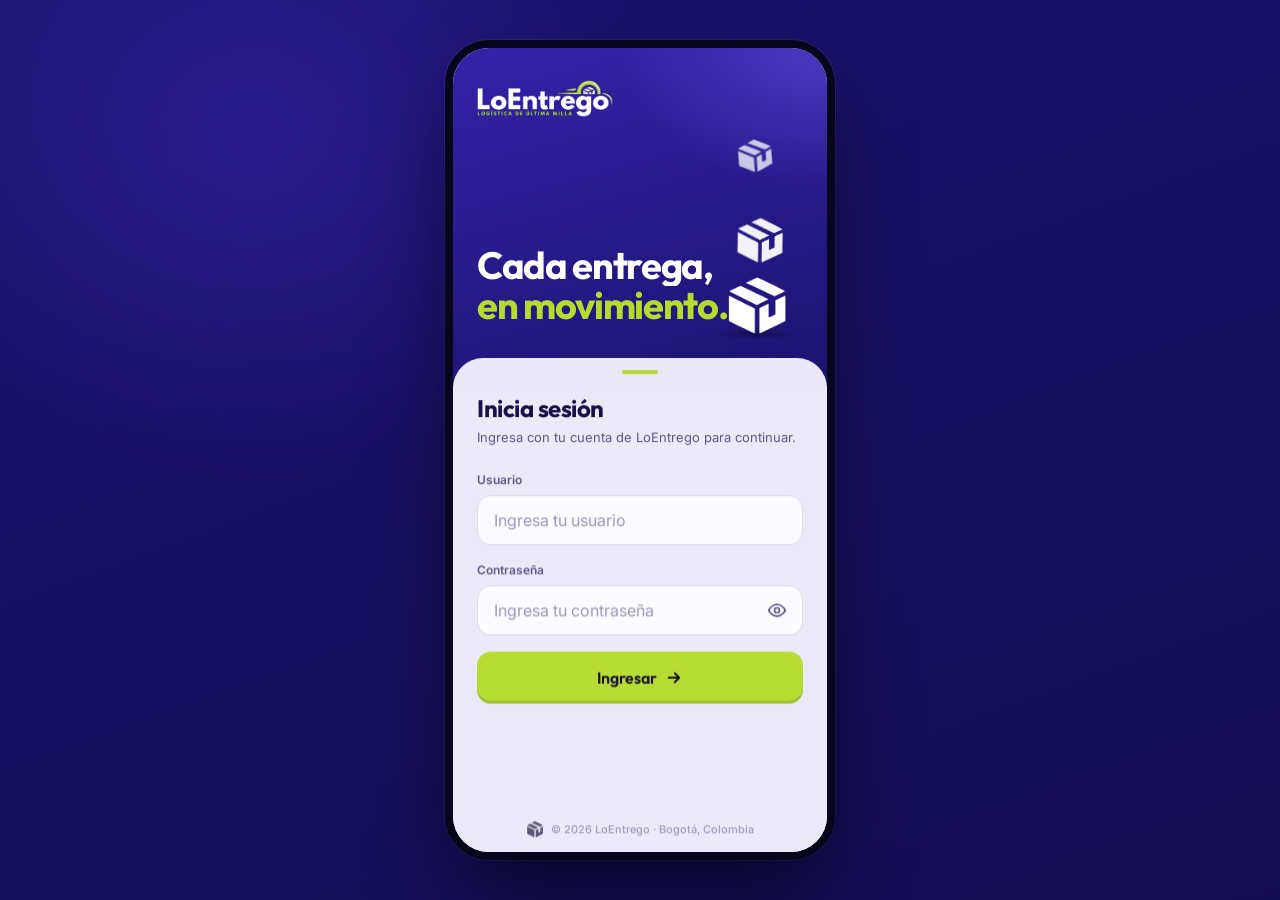
==== index.html @ a16e4847 "Repartidor con todos sus pedidos y ajustes visuales - Repartidor: sin "siguiente parada" recomendada" ====
<!DOCTYPE html>
<html lang="es">
<head>
<meta charset="UTF-8">
<meta name="viewport" content="width=device-width, initial-scale=1.0, viewport-fit=cover">
<meta name="theme-color" content="#3422A8">
<title>LoEntrego — App de Logística</title>
<link rel="preconnect" href="https://fonts.googleapis.com">
<link rel="preconnect" href="https://fonts.gstatic.com" crossorigin>
<link href="https://fonts.googleapis.com/css2?family=Outfit:wght@500;600;700;800&family=Inter:wght@400;500;600;700&display=swap" rel="stylesheet">
<link rel="stylesheet" href="Styles/Styles-base.css?v=20261122l">
<link rel="stylesheet" href="Styles/Styles-index.css?v=20261122l">
<link rel="icon" href="img/icons/icon-192.png">
<link rel="manifest" href="manifest.webmanifest">
<link rel="apple-touch-icon" href="img/icons/apple-touch-icon.png">
<meta name="mobile-web-app-capable" content="yes">
<meta name="apple-mobile-web-app-capable" content="yes">
<meta name="apple-mobile-web-app-status-bar-style" content="black-translucent">
<meta name="apple-mobile-web-app-title" content="LoEntrego">
<script src="Scripts/Scripts-theme.js?v=20261122l"></script>
</head>
<body>

<main class="device login">

  <!-- ============ ZONA DE MARCA ============ -->
  <section class="brand-zone login-hero" aria-labelledby="login-title">
    <div class="stack-art" aria-hidden="true">
      <span class="stack-shadow"></span>
      <span class="speed-line" style="width:26px"></span>
      <span class="speed-line" style="width:16px"></span>
      <span class="speed-line" style="width:20px"></span>
      <span class="stack-box isotipo b1"></span>
      <span class="stack-box isotipo b2"></span>
      <span class="stack-box isotipo b3"></span>
    </div>

    <img class="login-logo" src="img/LoEntrego2026-wordmark.png" alt="LoEntrego — Logística de última milla" width="1383" height="374">

    <div class="login-copy">
      <h1 id="login-title">Cada entrega,<br><span class="text-accent">en movimiento.</span></h1>
    </div>
  </section>

  <!-- ============ PANEL DE ACCESO ============ -->
  <section class="login-panel" aria-labelledby="login-form-title">
    <div class="login-panel-head">
      <h2 id="login-form-title">Inicia sesión</h2>
      <p>Ingresa con tu cuenta de LoEntrego para continuar.</p>
    </div>

    <form class="login-form" id="login-form" novalidate>

      <div class="field">
        <label class="field-label" for="usuario">Usuario</label>
        <input class="field-input" type="text" id="usuario" name="usuario" placeholder="Ingresa tu usuario" autocomplete="username" autocapitalize="none" spellcheck="false">
      </div>

      <div class="field">
        <label class="field-label" for="password">Contraseña</label>
        <div class="password-wrap">
          <input class="field-input" type="password" id="password" name="password" placeholder="Ingresa tu contraseña" autocomplete="current-password">
          <button type="button" class="toggle-password" id="toggle-password" data-action="toggle-password" aria-label="Mostrar contraseña" aria-pressed="false">
            <svg class="icon-eye" viewBox="0 0 24 24" fill="none" stroke="currentColor" stroke-width="2" stroke-linecap="round" stroke-linejoin="round" aria-hidden="true"><path d="M2 12s3.6-7 10-7 10 7 10 7-3.6 7-10 7S2 12 2 12Z"/><circle cx="12" cy="12" r="3"/></svg>
            <svg class="icon-eye-off" viewBox="0 0 24 24" fill="none" stroke="currentColor" stroke-width="2" stroke-linecap="round" stroke-linejoin="round" aria-hidden="true"><path d="M10.6 5.1A10.8 10.8 0 0 1 12 5c6.4 0 10 7 10 7a17.6 17.6 0 0 1-2.6 3.5M6.6 6.6A17.4 17.4 0 0 0 2 12s3.6 7 10 7a10 10 0 0 0 5.4-1.6"/><path d="M9.9 9.9a3 3 0 0 0 4.2 4.2"/><path d="m2 2 20 20"/></svg>
          </button>
        </div>
      </div>

      <p class="login-error" id="login-error" role="alert" aria-live="assertive"></p>

      <button type="submit" class="btn btn-primary btn-block" id="login-btn">
        <span class="login-btn-text">Ingresar</span>
        <svg class="btn-icon btn-icon-move" viewBox="0 0 24 24" fill="none" stroke="currentColor" stroke-width="2.4" stroke-linecap="round" stroke-linejoin="round" aria-hidden="true"><path d="M5 12h14M13 6l6 6-6 6"/></svg>
      </button>

    </form>

    <footer class="login-foot">
      <span class="isotipo isotipo-xs" aria-hidden="true"></span>
      <span>© 2026 LoEntrego · Bogotá, Colombia</span>
    </footer>
  </section>

</main>

<script src="Scripts/Scripts-index.js?v=20261122l"></script>
<script src="libs/gsap/gsap.min.js"></script>
<script src="libs/gsap/ScrollTrigger.min.js"></script>
<script src="libs/gsap/SplitText.min.js"></script>
<script src="libs/gsap/DrawSVGPlugin.min.js"></script>
<script src="Scripts/Scripts-motion.js?v=20261122l"></script>
<script src="Scripts/Scripts-pwa.js?v=20261122l"></script>
</body>
</html>
---- Styles/Styles-base.css ----
/* =====================================================================
   LoEntrego · AppWeb — Base compartida

   Ecosistema de marca LoEntrego
   ─────────────────────────────
   · MainWeb  → "Vitrina": azul saturado, luces, Poppins.
   · Admin    → "Noche": tinta profunda, paneles planos, Baloo 2 + Inter.
   · AppWeb   → "Día": franja azul de marca + superficie clara de trabajo,
                motivo de ruta punteada, Outfit + Inter.
   Constantes de toda la familia: azul índigo, lima = acción, caja = símbolo.
   ===================================================================== */
:root {
  /* ---- Marca (constantes del ecosistema) ---- */
  --brand-azul: #3422A8;
  --brand-azul-oscuro: #1B1370;
  --brand-azul-profundo: #120C52;
  --brand-lima: #B5DB2E;
  --brand-lima-hover: #C3E64A;
  --brand-lima-ink: #12092E;

  /* ---- Semánticos AppWeb (tema "día") ---- */
  --bg-brand: var(--brand-azul);
  --bg-page: #ECE9F8;
  --bg-surface: #F7F5FD;
  --bg-subtle: #EFECF9;
  --bg-input: #FCFBFF;
  --border-subtle: #DFDAF1;
  --border-strong: #C8C2E6;
  --text-primary: #17104A;
  --text-secondary: #5D5889;
  --text-placeholder: #9C97BF;
  --text-on-brand: #FFFFFF;
  --text-on-brand-2: #CFC8F7;
  --accent: var(--brand-lima);
  --accent-hover: var(--brand-lima-hover);
  --accent-ink: var(--brand-lima-ink);
  --focus-ring: rgba(52, 34, 168, 0.18);
  --danger: #D63A4C;
  --danger-dim: #FDECEE;
  --danger-line: #F6C3CA;
  --move: #2160C4;
  --move-dim: #E2EBFB;
  --toast-bg: #17104A;
  --toast-text: #FFFFFF;
  --chip-bg: #17104A;
  --chip-text: #FFFFFF;
  --hero-glow: rgba(90, 72, 214, 0.65);
  --panel-bg: var(--bg-page);
  --panel-edge: none;
  --hero-from: var(--brand-azul);
  --hero-to: var(--brand-azul-oscuro);

  /* ---- Tipografía ---- */
  --font-display: 'Outfit', system-ui, sans-serif;
  --font-body: 'Inter', system-ui, sans-serif;
  --fs-2xs: 0.6875rem;  /* 11px */
  --fs-xs: 0.75rem;     /* 12px */
  --fs-sm: 0.8125rem;   /* 13px */
  --fs-md: 0.9375rem;   /* 15px */
  --fs-lg: 1.125rem;    /* 18px */
  --fs-xl: clamp(1.375rem, 1.2rem + 0.9vw, 1.5rem);
  --fs-hero: clamp(2rem, 1.6rem + 2vw, 2.375rem);

  /* ---- Espaciado ---- */
  --space-2xs: 0.25rem;
  --space-xs: 0.5rem;
  --space-sm: 0.75rem;
  --space-md: 1rem;
  --space-lg: 1.5rem;
  --space-xl: 2rem;
  --space-2xl: 3rem;

  /* ---- Radios ---- */
  --radius-sm: 10px;
  --radius-md: 14px;
  --radius-lg: 20px;
  --radius-xl: 30px;
  --radius-pill: 999px;

  /* ---- Sombras ---- */
  --shadow-card: 0 1px 2px rgba(23, 16, 74, 0.04), 0 8px 24px -12px rgba(23, 16, 74, 0.18);
  --shadow-raised: 0 20px 40px -18px rgba(23, 16, 74, 0.35);
  --shadow-device: 0 40px 90px -20px rgba(0, 0, 0, 0.65);

  /* ---- Movimiento ---- */
  --ease: cubic-bezier(0.2, 0.8, 0.2, 1);
  --dur-fast: 0.18s;
  --dur-med: 0.32s;
}

/* ---------- Tema oscuro ("Día" de noche): misma marca, superficies profundas ---------- */
:root[data-theme="dark"] {
  --bg-page: #130F3C;
  --bg-surface: #1D1757;
  --bg-subtle: #262064;
  --bg-input: #17124A;
  --border-subtle: rgba(255, 255, 255, 0.10);
  --border-strong: rgba(255, 255, 255, 0.20);
  --text-primary: #ECE9FF;
  --text-secondary: #B3ADE0;
  --text-placeholder: #8580B8;
  --focus-ring: rgba(181, 219, 46, 0.22);
  --danger: #FF7A88;
  --danger-dim: rgba(255, 122, 136, 0.12);
  --danger-line: rgba(255, 122, 136, 0.4);
  --move: #8FD3FF;
  --move-dim: rgba(143, 211, 255, 0.13);
  --toast-bg: #EEEBFF;
  --toast-text: #120C52;
  --chip-bg: var(--brand-lima);
  --chip-text: var(--brand-lima-ink);
  --hero-glow: rgba(120, 100, 255, 0.45);
  --hero-from: #3422A8;   /* azul de marca, vibrante */
  --hero-to: #22188A;
  /* Panel: arranca un tono más claro y se hunde hacia el fondo, con brillo lima muy sutil arriba */
  --panel-bg:
    radial-gradient(55% 70px at 50% 0%, rgba(181, 219, 46, 0.10), transparent 100%),
    linear-gradient(180deg, #211A62 0%, #130F3C 240px);
  --panel-edge: 0 -22px 44px -14px rgba(6, 3, 30, 0.75), inset 0 1px 0 rgba(255, 255, 255, 0.14);
  --shadow-card: 0 1px 0 rgba(255, 255, 255, 0.03) inset, 0 10px 24px -14px rgba(0, 0, 0, 0.7);
  --shadow-raised: 0 20px 40px -18px rgba(0, 0, 0, 0.8);
}
:root[data-theme="dark"] .field-input:focus { border-color: var(--accent); }
/* Paneles que suben sobre la franja de marca */
.login-panel, .app-panel { background: var(--panel-bg); box-shadow: var(--panel-edge); }

/* Mientras arranca la animación de entrada, la app no se muestra a medias */
.anim-pending .device { visibility: hidden; }

/* ---------- Reset ---------- */
*, *::before, *::after { box-sizing: border-box; margin: 0; padding: 0; }
html { -webkit-text-size-adjust: 100%; }
img, svg { display: block; max-width: 100%; }
img { height: auto; }
button, input, textarea { font: inherit; color: inherit; }
button { cursor: pointer; background: none; border: none; }

body {
  transition: background-color var(--dur-med) var(--ease), color var(--dur-med) var(--ease);
  min-height: 100dvh;
  font-family: var(--font-body);
  font-size: var(--fs-md);
  line-height: 1.5;
  color: var(--text-primary);
  background: var(--bg-page);
  -webkit-font-smoothing: antialiased;
}

/* ---------- Contenedor: móvil a pantalla completa, marco en escritorio ---------- */
.device {
  position: relative;
  width: 100%;
  min-height: 100dvh;
  overflow: hidden;
  overflow: clip;
  isolation: isolate;
  background: var(--bg-page);
}

@media (min-width: 560px) and (min-height: 700px) {
  body {
    display: grid;
    place-items: center;
    padding: var(--space-xl) var(--space-md);
    background:
      radial-gradient(45% 55% at 20% 15%, rgba(52, 34, 168, 0.55), transparent 70%),
      linear-gradient(160deg, var(--brand-azul-oscuro), var(--brand-azul-profundo));
  }
  .device {
    width: 390px;
    height: min(820px, calc(100dvh - 4rem));
    min-height: 0;
    border-radius: 44px;
    border: 8px solid #07051C;
    box-shadow: var(--shadow-device), 0 0 0 1px rgba(255, 255, 255, 0.06);
  }
}

/* ---------- Zona de marca (franja azul) ---------- */
.brand-zone {
  position: relative;
  color: var(--text-on-brand);
  background:
    radial-gradient(80% 60% at 100% 0%, var(--hero-glow), transparent 70%),
    linear-gradient(165deg, var(--hero-from) 0%, var(--hero-to) 100%);
  isolation: isolate;
}
/* ---------- Pila de cajas: animación de marca en la franja ----------
   La caja de arriba sale "despachada" y una nueva cae sobre la pila
   (la mueve Scripts-motion.js). Sin JS se ve una pila quieta. */
.stack-art {
  position: absolute;
  right: max(var(--space-lg), calc((100% - 440px) / 2));
  bottom: calc(28px + var(--space-lg));
  z-index: 0;
  width: 92px;
  height: 128px;
  pointer-events: none;
}
.stack-art .stack-shadow {
  position: absolute;
  left: 50%;
  bottom: -6px;
  width: 84px;
  height: 12px;
  translate: -50% 0;
  border-radius: 50%;
  background: radial-gradient(closest-side, rgba(6, 3, 30, 0.45), transparent);
}
.stack-art .stack-box {
  position: absolute;
  left: 50%;
  background-color: #fff;
  filter: drop-shadow(0 6px 10px rgba(6, 3, 30, 0.28));
}
.stack-art .b1 { bottom: 0;    width: 58px; margin-left: -29px; }
.stack-art .b2 { bottom: 54px; width: 46px; margin-left: -20px; }
.stack-art .b3 { bottom: 97px; width: 34px; margin-left: -19px; }
.stack-art .speed-line {
  position: absolute;
  height: 3px;
  border-radius: 3px;
  background: var(--accent);
  opacity: 0;
}

/* ---------- Utilidades ---------- */
.text-accent { color: var(--accent); }
.visually-hidden {
  position: absolute !important;
  width: 1px; height: 1px;
  overflow: hidden; clip: rect(0 0 0 0);
  white-space: nowrap;
}

/* ---------- Campos ---------- */
.field { display: flex; flex-direction: column; gap: 6px; }
.field-label {
  font-size: var(--fs-xs);
  font-weight: 600;
  color: var(--text-secondary);
}
.field-input {
  width: 100%;
  min-height: 50px;
  padding: 0 var(--space-md);
  background: var(--bg-input);
  border: 1.5px solid var(--border-subtle);
  border-radius: var(--radius-md);
  font-family: var(--font-body);
  font-size: 1rem;
  font-weight: 500;
  color: var(--text-primary);
  outline: none;
  transition: border-color var(--dur-fast) var(--ease),
              background var(--dur-fast) var(--ease),
              box-shadow var(--dur-fast) var(--ease);
}
textarea.field-input { padding: var(--space-sm) var(--space-md); min-height: 84px; resize: vertical; line-height: 1.45; }
.field-input::placeholder { color: var(--text-placeholder); font-weight: 400; }
.field-input:hover { border-color: var(--border-strong); }
.field-input:focus {
  border-color: var(--brand-azul);
  background: var(--bg-surface);
  box-shadow: 0 0 0 4px var(--focus-ring);
}
.field[data-state="error"] .field-input { border-color: var(--danger); background: var(--bg-surface); }
.field[data-state="error"] .field-input:focus { box-shadow: 0 0 0 4px var(--danger-dim); }
.field-hint { font-size: var(--fs-2xs); font-weight: 600; color: var(--danger); }
.field-hint:empty { display: none; }

/* ---------- Botones ---------- */
.btn {
  display: inline-flex;
  align-items: center;
  justify-content: center;
  gap: var(--space-xs);
  min-height: 52px;
  padding: 0 var(--space-lg);
  border-radius: var(--radius-md);
  font-family: var(--font-display);
  font-size: 1rem;
  font-weight: 600;
  letter-spacing: 0.005em;
  transition: transform var(--dur-fast) var(--ease),
              background var(--dur-fast) var(--ease),
              box-shadow var(--dur-fast) var(--ease),
              border-color var(--dur-fast) var(--ease),
              opacity var(--dur-fast) var(--ease);
}
.btn-block { width: 100%; }
.btn-primary {
  background: var(--accent);
  color: var(--accent-ink);
  box-shadow: inset 0 -3px 0 rgba(18, 9, 46, 0.14);
}
.btn-primary:hover { background: var(--accent-hover); transform: translateY(-2px); box-shadow: inset 0 -3px 0 rgba(18, 9, 46, 0.14), 0 12px 22px -10px rgba(141, 176, 28, 0.8); }
.btn-primary:active { transform: translateY(0) scale(0.985); }
.btn-ghost { border: 1.5px solid var(--border-strong); color: var(--text-primary); background: var(--bg-surface); }
.btn-ghost:hover { border-color: var(--text-primary); }
.btn-danger { border: 1.5px solid var(--danger-line); color: var(--danger); background: var(--danger-dim); }
.btn-danger:hover { border-color: var(--danger); }
.btn[disabled], .btn[aria-busy="true"] { opacity: 0.7; pointer-events: none; }
.btn .btn-icon { width: 18px; height: 18px; flex-shrink: 0; transition: transform var(--dur-fast) var(--ease); }
.btn-primary:hover .btn-icon-move { transform: translateX(3px); }

.spinner {
  width: 18px; height: 18px;
  border-radius: 50%;
  border: 2.5px solid currentColor;
  border-right-color: transparent;
  animation: spin 0.7s linear infinite;
}
@keyframes spin { to { transform: rotate(360deg); } }

.icon-btn {
  display: grid;
  place-items: center;
  width: 40px;
  height: 40px;
  border-radius: 50%;
  background: var(--bg-subtle);
  border: 1px solid var(--border-subtle);
  color: var(--text-primary);
  transition: background var(--dur-fast) var(--ease), border-color var(--dur-fast) var(--ease), transform var(--dur-fast) var(--ease);
}
.icon-btn:hover { border-color: var(--border-strong); background: var(--bg-surface); }
.icon-btn:active { transform: scale(0.94); }
.icon-btn svg { width: 18px; height: 18px; }

/* Foco accesible y visible */
:where(a, button, input, textarea, [tabindex]):focus-visible {
  outline: 2.5px solid var(--brand-azul);
  outline-offset: 2px;
}
.brand-zone :where(a, button):focus-visible { outline-color: var(--accent); }
.field-input:focus-visible { outline: none; }

/* ---------- Toast ---------- */
.toast-region {
  position: absolute;
  left: var(--space-md);
  right: var(--space-md);
  bottom: var(--space-lg);
  z-index: 400;
  display: flex;
  flex-direction: column;
  align-items: center;
  gap: var(--space-xs);
  pointer-events: none;
}
.toast {
  display: flex;
  align-items: center;
  gap: var(--space-xs);
  max-width: 100%;
  padding: 12px 18px 12px 14px;
  border-radius: var(--radius-pill);
  background: var(--toast-bg);
  color: var(--toast-text);
  font-size: var(--fs-sm);
  font-weight: 600;
  box-shadow: 0 16px 32px -12px rgba(23, 16, 74, 0.6);
  animation: toast-in var(--dur-med) var(--ease);
}
.toast::before {
  content: '';
  flex-shrink: 0;
  width: 8px; height: 8px;
  border-radius: 50%;
  background: var(--accent);
}
.toast[data-type="error"]::before { background: #FF6B7A; }
.toast[data-leaving] { animation: toast-out var(--dur-fast) var(--ease) forwards; }
@keyframes toast-in { from { opacity: 0; transform: translateY(12px) scale(0.96); } }
@keyframes toast-out { to { opacity: 0; transform: translateY(8px); } }

@keyframes shake {
  0%, 100% { transform: translateX(0); }
  20% { transform: translateX(-8px); }
  40% { transform: translateX(8px); }
  60% { transform: translateX(-5px); }
  80% { transform: translateX(5px); }
}
.shake { animation: shake 0.4s; }

@media (prefers-reduced-motion: reduce) {
  *, *::before, *::after { animation-duration: 0.01ms !important; animation-iteration-count: 1 !important; transition-duration: 0.01ms !important; }
}

/* ---------- Isotipo (la caja): sin fondo, toma el color del tema ---------- */
:root { --isotipo-color: #12092E; }                 /* sobre claro: versión negra */
:root[data-theme="dark"] { --isotipo-color: #FFFFFF; } /* sobre oscuro: versión blanca */
.brand-zone { --isotipo-color: #FFFFFF; }           /* la franja azul siempre lleva blanco */
.isotipo {
  display: inline-block;
  flex-shrink: 0;
  width: 28px;
  aspect-ratio: 553 / 544;
  background-color: var(--isotipo-color);
  -webkit-mask: url("../img/isotipo.png") center / contain no-repeat;
          mask: url("../img/isotipo.png") center / contain no-repeat;
}
.isotipo-xs { width: 16px; }
.is-animating *, .is-animating *::before, .is-animating *::after { transition: none !important; }
---- Styles/Styles-index.css ----
/* =====================================================================
   LoEntrego · AppWeb — Inicio de sesión
   Requiere Styles-base.css
   ===================================================================== */

.login {
  display: flex;
  flex-direction: column;
  background: var(--bg-page);
}

/* ---------- Zona de marca ---------- */
.login-hero {
  display: flex;
  flex-direction: column;
  justify-content: space-between;
  gap: var(--space-xl);
  min-height: 42%;
  padding: var(--space-xl) var(--space-lg) calc(var(--space-xl) + 28px);
}

.login-logo {
  width: 136px;
  height: auto;
}

.login-copy h1 {
  font-family: var(--font-display);
  font-size: var(--fs-hero);
  font-weight: 700;
  line-height: 1.05;
  letter-spacing: -0.035em;
}

/* ---------- Panel claro ---------- */
.login-panel {
  position: relative;
  flex: 1;
  display: flex;
  flex-direction: column;
  gap: var(--space-lg);
  margin-top: -28px;
  padding: var(--space-xl) var(--space-lg) var(--space-md);
  border-radius: var(--radius-xl) var(--radius-xl) 0 0;
}
.login-panel::before {
  /* Pestaña lima: el "punto de entrega" de la ruta */
  content: '';
  position: absolute;
  top: 12px;
  left: 50%;
  width: 36px;
  height: 4px;
  translate: -50% 0;
  border-radius: 4px;
  background: var(--accent);
}

.login-panel-head h2 {
  font-family: var(--font-display);
  font-size: var(--fs-xl);
  font-weight: 700;
  letter-spacing: -0.02em;
}
.login-panel-head p { margin-top: 2px; font-size: var(--fs-sm); color: var(--text-secondary); }

.login-form {
  display: flex;
  flex-direction: column;
  gap: var(--space-md);
}

.password-wrap { position: relative; }
.password-wrap .field-input { padding-right: 52px; }

.toggle-password {
  position: absolute;
  top: 50%;
  right: 6px;
  translate: 0 -50%;
  display: grid;
  place-items: center;
  width: 40px;
  height: 40px;
  border-radius: var(--radius-sm);
  color: var(--text-secondary);
  transition: color var(--dur-fast) var(--ease), background var(--dur-fast) var(--ease);
}
.toggle-password:hover { color: var(--text-primary); background: var(--border-subtle); }
.toggle-password svg { width: 20px; height: 20px; }
.toggle-password .icon-eye-off { display: none; }
.toggle-password[aria-pressed="true"] .icon-eye { display: none; }
.toggle-password[aria-pressed="true"] .icon-eye-off { display: block; }

.login-error {
  padding: 10px 12px;
  border-radius: var(--radius-sm);
  background: var(--danger-dim);
  font-size: var(--fs-sm);
  font-weight: 600;
  color: var(--danger);
  text-align: center;
}
.login-error:empty { display: none; }

.login-foot {
  display: flex;
  align-items: center;
  justify-content: center;
  gap: 8px;
  margin-top: auto;
  font-size: var(--fs-2xs);
  font-weight: 500;
  color: var(--text-placeholder);
}
.login-foot .isotipo { opacity: 0.7; }


/* ============ RESPONSIVE: contenido centrado en pantallas anchas ============ */
.login-hero,
.login-panel {
  padding-left: max(var(--space-lg), calc((100% - 440px) / 2));
  padding-right: max(var(--space-lg), calc((100% - 440px) / 2));
}

/* Pantallas muy bajitas (celular horizontal): franja más compacta */
@media (max-height: 520px) {
  .login-hero { min-height: 0; gap: var(--space-md); padding-top: var(--space-lg); }
}

/* Celulares angostos: pila de cajas más pequeña para no tocar el título */
@media (max-width: 380px) {
  .stack-art { top: var(--space-md); bottom: auto; transform: scale(0.55); transform-origin: 100% 0; }
}
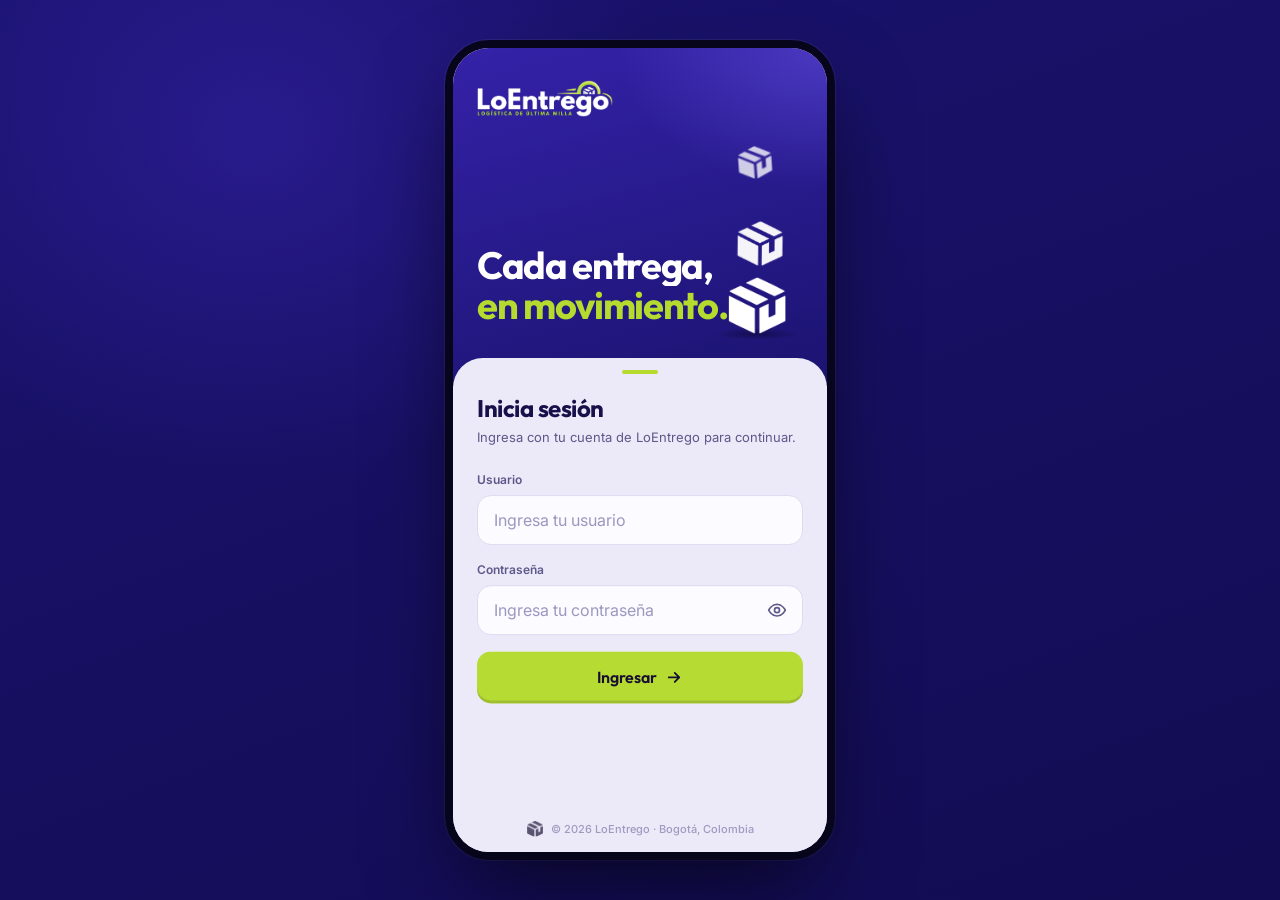
==== commit 7d7d45cd: "Resumen: etiquetas centradas en una línea - La tarjeta verde cede espacio para que "En curso" / "Ent" ====
--- a/index.html
+++ b/index.html
@@ -8,8 +8,8 @@
 <link rel="preconnect" href="https://fonts.googleapis.com">
 <link rel="preconnect" href="https://fonts.gstatic.com" crossorigin>
 <link href="https://fonts.googleapis.com/css2?family=Outfit:wght@500;600;700;800&family=Inter:wght@400;500;600;700&display=swap" rel="stylesheet">
-<link rel="stylesheet" href="Styles/Styles-base.css?v=20261122l">
-<link rel="stylesheet" href="Styles/Styles-index.css?v=20261122l">
+<link rel="stylesheet" href="Styles/Styles-base.css?v=20261122m">
+<link rel="stylesheet" href="Styles/Styles-index.css?v=20261122m">
 <link rel="icon" href="img/icons/icon-192.png">
 <link rel="manifest" href="manifest.webmanifest">
 <link rel="apple-touch-icon" href="img/icons/apple-touch-icon.png">
@@ -17,7 +17,7 @@
 <meta name="apple-mobile-web-app-capable" content="yes">
 <meta name="apple-mobile-web-app-status-bar-style" content="black-translucent">
 <meta name="apple-mobile-web-app-title" content="LoEntrego">
-<script src="Scripts/Scripts-theme.js?v=20261122l"></script>
+<script src="Scripts/Scripts-theme.js?v=20261122m"></script>
 </head>
 <body>
 
@@ -84,12 +84,12 @@
 
 </main>
 
-<script src="Scripts/Scripts-index.js?v=20261122l"></script>
+<script src="Scripts/Scripts-index.js?v=20261122m"></script>
 <script src="libs/gsap/gsap.min.js"></script>
 <script src="libs/gsap/ScrollTrigger.min.js"></script>
 <script src="libs/gsap/SplitText.min.js"></script>
 <script src="libs/gsap/DrawSVGPlugin.min.js"></script>
-<script src="Scripts/Scripts-motion.js?v=20261122l"></script>
-<script src="Scripts/Scripts-pwa.js?v=20261122l"></script>
+<script src="Scripts/Scripts-motion.js?v=20261122m"></script>
+<script src="Scripts/Scripts-pwa.js?v=20261122m"></script>
 </body>
 </html>
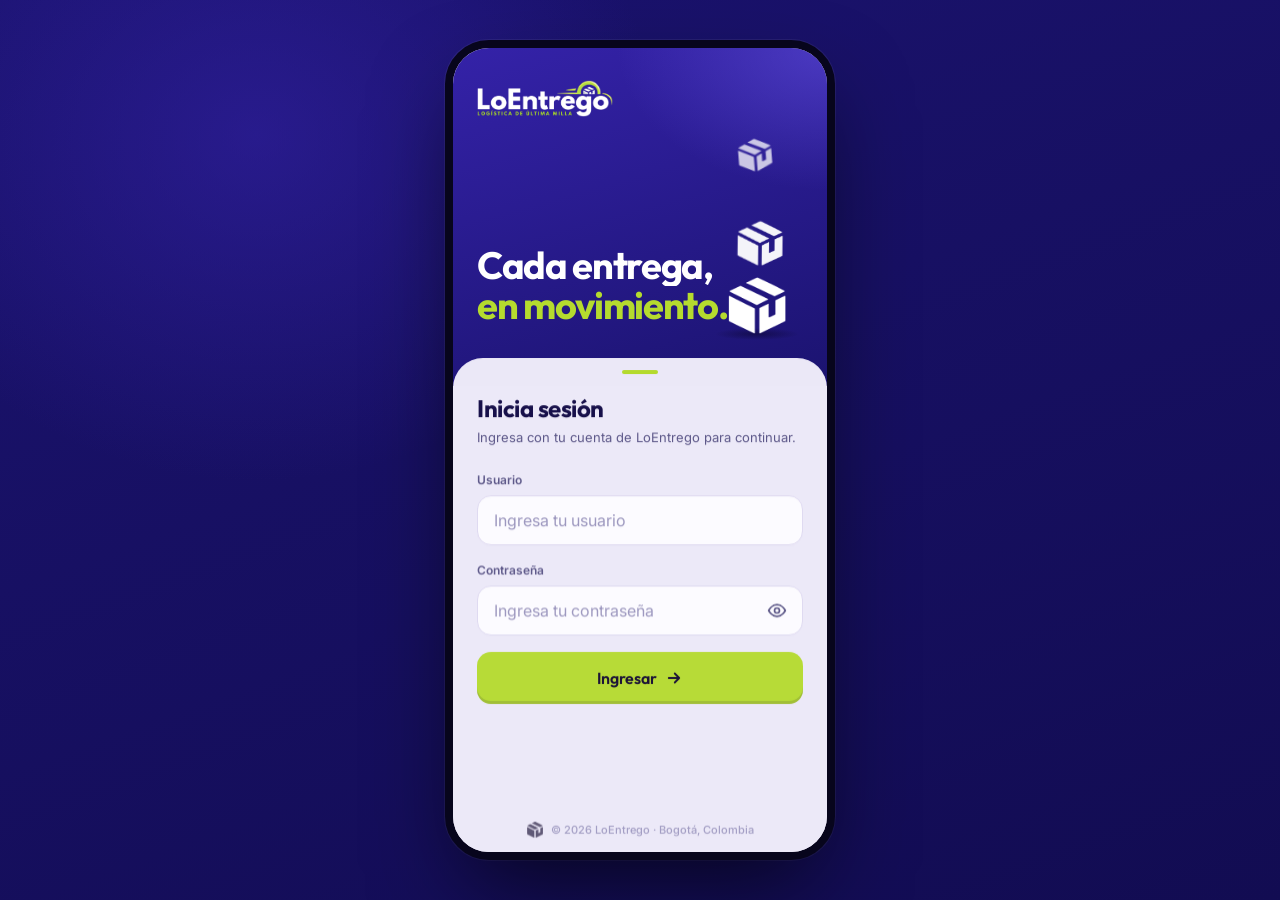
==== commit f62e2f8b: "AppWeb: cada rol ve solo sus pedidos (integración con Admin) - Comercio: solo los pedidos de su tien" ====
--- a/index.html
+++ b/index.html
@@ -8,8 +8,8 @@
 <link rel="preconnect" href="https://fonts.googleapis.com">
 <link rel="preconnect" href="https://fonts.gstatic.com" crossorigin>
 <link href="https://fonts.googleapis.com/css2?family=Outfit:wght@500;600;700;800&family=Inter:wght@400;500;600;700&display=swap" rel="stylesheet">
-<link rel="stylesheet" href="Styles/Styles-base.css?v=20261122m">
-<link rel="stylesheet" href="Styles/Styles-index.css?v=20261122m">
+<link rel="stylesheet" href="Styles/Styles-base.css?v=20261122n">
+<link rel="stylesheet" href="Styles/Styles-index.css?v=20261122n">
 <link rel="icon" href="img/icons/icon-192.png">
 <link rel="manifest" href="manifest.webmanifest">
 <link rel="apple-touch-icon" href="img/icons/apple-touch-icon.png">
@@ -17,7 +17,7 @@
 <meta name="apple-mobile-web-app-capable" content="yes">
 <meta name="apple-mobile-web-app-status-bar-style" content="black-translucent">
 <meta name="apple-mobile-web-app-title" content="LoEntrego">
-<script src="Scripts/Scripts-theme.js?v=20261122m"></script>
+<script src="Scripts/Scripts-theme.js?v=20261122n"></script>
 </head>
 <body>
 
@@ -84,12 +84,12 @@
 
 </main>
 
-<script src="Scripts/Scripts-index.js?v=20261122m"></script>
+<script src="Scripts/Scripts-index.js?v=20261122n"></script>
 <script src="libs/gsap/gsap.min.js"></script>
 <script src="libs/gsap/ScrollTrigger.min.js"></script>
 <script src="libs/gsap/SplitText.min.js"></script>
 <script src="libs/gsap/DrawSVGPlugin.min.js"></script>
-<script src="Scripts/Scripts-motion.js?v=20261122m"></script>
-<script src="Scripts/Scripts-pwa.js?v=20261122m"></script>
+<script src="Scripts/Scripts-motion.js?v=20261122n"></script>
+<script src="Scripts/Scripts-pwa.js?v=20261122n"></script>
 </body>
 </html>
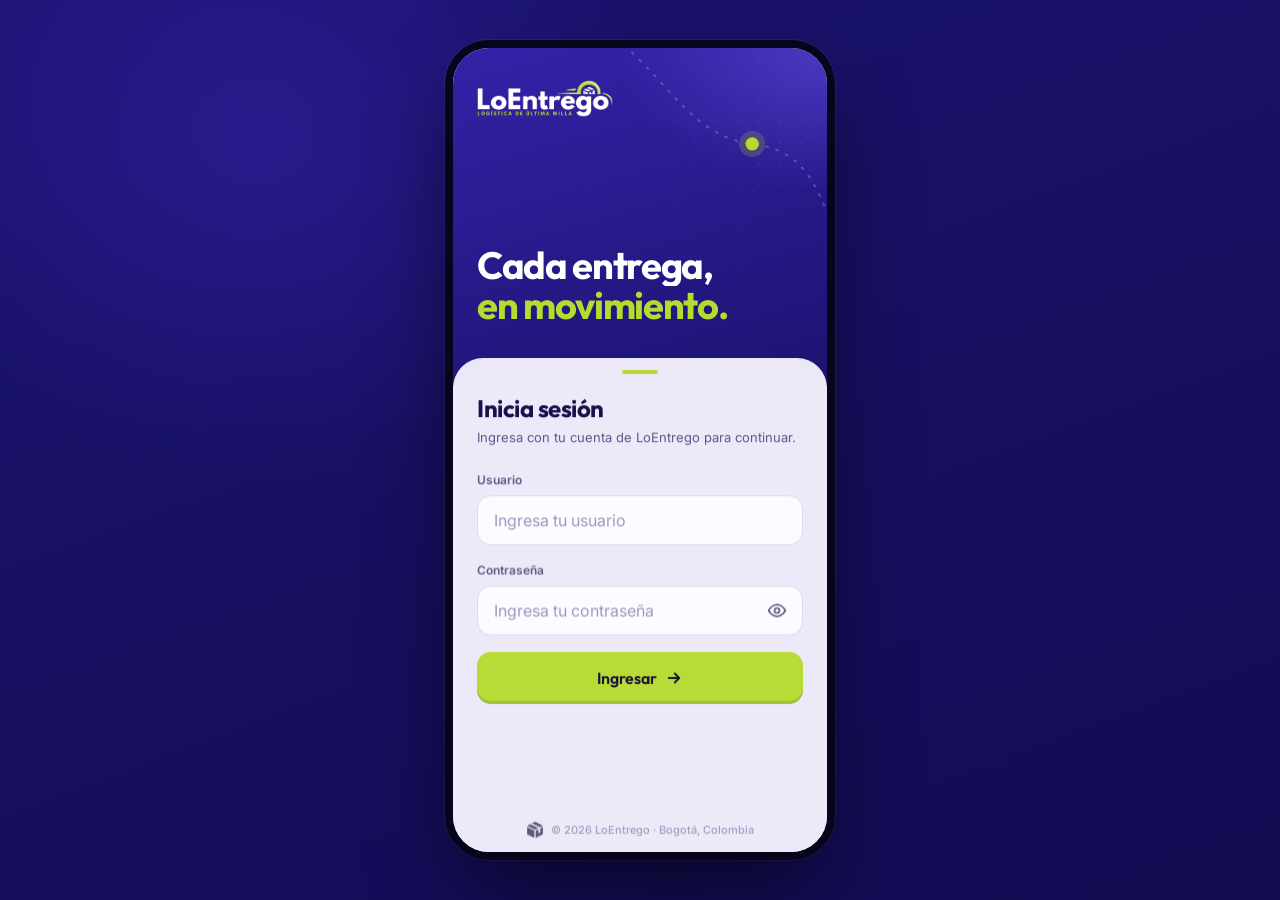
==== commit 6c61c1ef: "Vuelve la ruta punteada con cometa, sin cruzar el texto - Se quita la pila de cajas del login - Vuel" ====
--- a/index.html
+++ b/index.html
@@ -8,8 +8,8 @@
 <link rel="preconnect" href="https://fonts.googleapis.com">
 <link rel="preconnect" href="https://fonts.gstatic.com" crossorigin>
 <link href="https://fonts.googleapis.com/css2?family=Outfit:wght@500;600;700;800&family=Inter:wght@400;500;600;700&display=swap" rel="stylesheet">
-<link rel="stylesheet" href="Styles/Styles-base.css?v=20261122n">
-<link rel="stylesheet" href="Styles/Styles-index.css?v=20261122n">
+<link rel="stylesheet" href="Styles/Styles-base.css?v=20261122o">
+<link rel="stylesheet" href="Styles/Styles-index.css?v=20261122o">
 <link rel="icon" href="img/icons/icon-192.png">
 <link rel="manifest" href="manifest.webmanifest">
 <link rel="apple-touch-icon" href="img/icons/apple-touch-icon.png">
@@ -17,7 +17,7 @@
 <meta name="apple-mobile-web-app-capable" content="yes">
 <meta name="apple-mobile-web-app-status-bar-style" content="black-translucent">
 <meta name="apple-mobile-web-app-title" content="LoEntrego">
-<script src="Scripts/Scripts-theme.js?v=20261122n"></script>
+<script src="Scripts/Scripts-theme.js?v=20261122o"></script>
 </head>
 <body>
 
@@ -25,15 +25,21 @@
 
   <!-- ============ ZONA DE MARCA ============ -->
   <section class="brand-zone login-hero" aria-labelledby="login-title">
-    <div class="stack-art" aria-hidden="true">
-      <span class="stack-shadow"></span>
-      <span class="speed-line" style="width:26px"></span>
-      <span class="speed-line" style="width:16px"></span>
-      <span class="speed-line" style="width:20px"></span>
-      <span class="stack-box isotipo b1"></span>
-      <span class="stack-box isotipo b2"></span>
-      <span class="stack-box isotipo b3"></span>
-    </div>
+    <svg class="route-art" viewBox="0 0 390 380" preserveAspectRatio="xMaxYMin slice" aria-hidden="true">
+      <defs>
+        <pattern id="login-route-grid" width="22" height="22" patternUnits="userSpaceOnUse"><circle cx="11" cy="11" r="1.1" fill="#fff"/></pattern>
+        <radialGradient id="login-route-fade" cx="80%" cy="25%" r="60%"><stop offset="0" stop-color="#fff"/><stop offset="1" stop-color="#fff" stop-opacity="0"/></radialGradient>
+        <mask id="login-route-gridmask" maskUnits="userSpaceOnUse"><rect width="390" height="380" fill="url(#login-route-fade)"/></mask>
+        <mask id="login-route-reveal" maskUnits="userSpaceOnUse"><path class="route-mask" d="M 170 -10 C 230 40, 250 92, 312 100 S 382 150, 412 232" fill="none" stroke="#fff" stroke-width="14" stroke-linecap="round"/></mask>
+      </defs>
+      <g class="route-grid" mask="url(#login-route-gridmask)"><rect x="-22" y="-22" width="434" height="424" fill="url(#login-route-grid)"/></g>
+      <path id="login-route-path" class="route-line" d="M 170 -10 C 230 40, 250 92, 312 100 S 382 150, 412 232" mask="url(#login-route-reveal)"/>
+      <path class="route-comet-glow" d="M 170 -10 C 230 40, 250 92, 312 100 S 382 150, 412 232"/>
+      <path class="route-comet" d="M 170 -10 C 230 40, 250 92, 312 100 S 382 150, 412 232"/>
+      <g class="route-ripples"><circle class="ripple" cx="312" cy="100" r="6"/><circle class="ripple" cx="312" cy="100" r="6"/><circle class="ripple" cx="312" cy="100" r="6"/></g>
+      <circle class="route-halo" cx="312" cy="100" r="14"/>
+      <circle class="route-dot" cx="312" cy="100" r="6"/>
+    </svg>
 
     <img class="login-logo" src="img/LoEntrego2026-wordmark.png" alt="LoEntrego — Logística de última milla" width="1383" height="374">
 
@@ -84,12 +90,12 @@
 
 </main>
 
-<script src="Scripts/Scripts-index.js?v=20261122n"></script>
+<script src="Scripts/Scripts-index.js?v=20261122o"></script>
 <script src="libs/gsap/gsap.min.js"></script>
 <script src="libs/gsap/ScrollTrigger.min.js"></script>
 <script src="libs/gsap/SplitText.min.js"></script>
 <script src="libs/gsap/DrawSVGPlugin.min.js"></script>
-<script src="Scripts/Scripts-motion.js?v=20261122n"></script>
-<script src="Scripts/Scripts-pwa.js?v=20261122n"></script>
+<script src="Scripts/Scripts-motion.js?v=20261122o"></script>
+<script src="Scripts/Scripts-pwa.js?v=20261122o"></script>
 </body>
 </html>
--- a/Styles/Styles-base.css
+++ b/Styles/Styles-base.css
@@ -185,44 +185,31 @@
     linear-gradient(165deg, var(--hero-from) 0%, var(--hero-to) 100%);
   isolation: isolate;
 }
-/* ---------- Pila de cajas: animación de marca en la franja ----------
-   La caja de arriba sale "despachada" y una nueva cae sobre la pila
-   (la mueve Scripts-motion.js). Sin JS se ve una pila quieta. */
-.stack-art {
+/* ---------- Ruta punteada con cometa de luz (Scripts-motion.js) ----------
+   Va por la esquina superior derecha de la franja: nunca cruza títulos ni texto. */
+.route-art {
   position: absolute;
-  right: max(var(--space-lg), calc((100% - 440px) / 2));
-  bottom: calc(28px + var(--space-lg));
-  z-index: 0;
-  width: 92px;
-  height: 128px;
+  inset: 0;
+  z-index: -1;
+  width: 100%;
+  height: 100%;
   pointer-events: none;
 }
-.stack-art .stack-shadow {
-  position: absolute;
-  left: 50%;
-  bottom: -6px;
-  width: 84px;
-  height: 12px;
-  translate: -50% 0;
-  border-radius: 50%;
-  background: radial-gradient(closest-side, rgba(6, 3, 30, 0.45), transparent);
-}
-.stack-art .stack-box {
-  position: absolute;
-  left: 50%;
-  background-color: #fff;
-  filter: drop-shadow(0 6px 10px rgba(6, 3, 30, 0.28));
-}
-.stack-art .b1 { bottom: 0;    width: 58px; margin-left: -29px; }
-.stack-art .b2 { bottom: 54px; width: 46px; margin-left: -20px; }
-.stack-art .b3 { bottom: 97px; width: 34px; margin-left: -19px; }
-.stack-art .speed-line {
-  position: absolute;
-  height: 3px;
-  border-radius: 3px;
-  background: var(--accent);
-  opacity: 0;
-}
+.route-art .route-line {
+  fill: none;
+  stroke: rgba(255, 255, 255, 0.22);
+  stroke-width: 2;
+  stroke-dasharray: 2 9;
+  stroke-linecap: round;
+}
+.route-art .route-dot { fill: var(--accent); }
+.route-art .route-halo { fill: var(--accent); opacity: 0.2; }
+.route-art .route-comet,
+.route-art .route-comet-glow { fill: none; stroke: var(--accent); stroke-linecap: round; opacity: 0; }
+.route-art .route-comet { stroke-width: 2.25; }
+.route-art .route-comet-glow { stroke-width: 7; }
+.route-art .ripple { fill: none; stroke: var(--accent); stroke-width: 1.5; opacity: 0; }
+.route-art .route-grid { opacity: 0.08; }
 
 /* ---------- Utilidades ---------- */
 .text-accent { color: var(--accent); }
--- a/Styles/Styles-index.css
+++ b/Styles/Styles-index.css
@@ -128,7 +128,3 @@
   .login-hero { min-height: 0; gap: var(--space-md); padding-top: var(--space-lg); }
 }
 
-/* Celulares angostos: pila de cajas más pequeña para no tocar el título */
-@media (max-width: 380px) {
-  .stack-art { top: var(--space-md); bottom: auto; transform: scale(0.55); transform-origin: 100% 0; }
-}
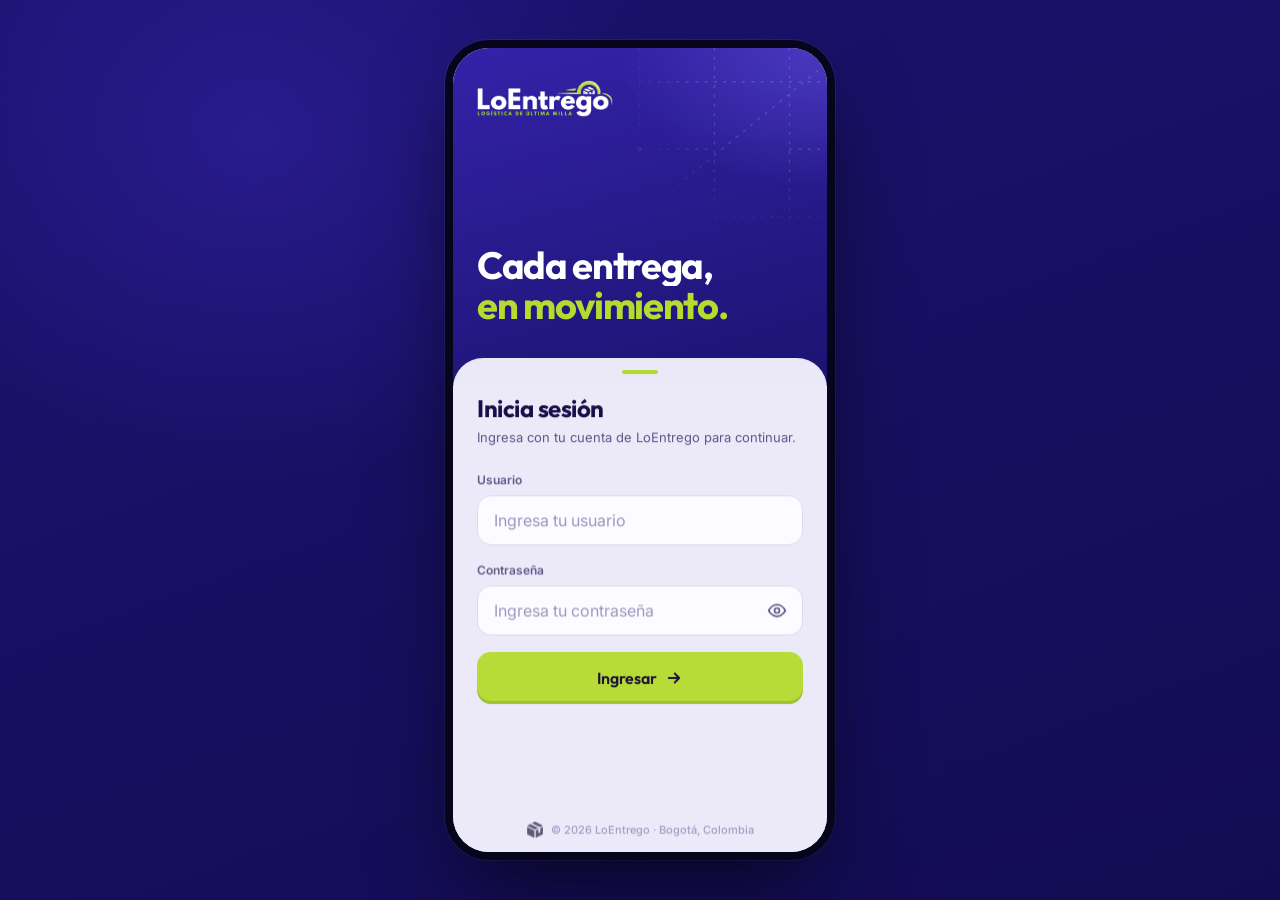
==== commit 844bbcbd: "Login: red de calles con cometas y sin "Restablecer" - La ruta única pasa a ser una red de calles ti" ====
--- a/index.html
+++ b/index.html
@@ -8,8 +8,8 @@
 <link rel="preconnect" href="https://fonts.googleapis.com">
 <link rel="preconnect" href="https://fonts.gstatic.com" crossorigin>
 <link href="https://fonts.googleapis.com/css2?family=Outfit:wght@500;600;700;800&family=Inter:wght@400;500;600;700&display=swap" rel="stylesheet">
-<link rel="stylesheet" href="Styles/Styles-base.css?v=20261122o">
-<link rel="stylesheet" href="Styles/Styles-index.css?v=20261122o">
+<link rel="stylesheet" href="Styles/Styles-base.css?v=20261122p">
+<link rel="stylesheet" href="Styles/Styles-index.css?v=20261122p">
 <link rel="icon" href="img/icons/icon-192.png">
 <link rel="manifest" href="manifest.webmanifest">
 <link rel="apple-touch-icon" href="img/icons/apple-touch-icon.png">
@@ -17,7 +17,7 @@
 <meta name="apple-mobile-web-app-capable" content="yes">
 <meta name="apple-mobile-web-app-status-bar-style" content="black-translucent">
 <meta name="apple-mobile-web-app-title" content="LoEntrego">
-<script src="Scripts/Scripts-theme.js?v=20261122o"></script>
+<script src="Scripts/Scripts-theme.js?v=20261122p"></script>
 </head>
 <body>
 
@@ -25,20 +25,18 @@
 
   <!-- ============ ZONA DE MARCA ============ -->
   <section class="brand-zone login-hero" aria-labelledby="login-title">
-    <svg class="route-art" viewBox="0 0 390 380" preserveAspectRatio="xMaxYMin slice" aria-hidden="true">
+    <svg class="city city-art" viewBox="0 0 400 360" preserveAspectRatio="xMaxYMin slice" aria-hidden="true">
       <defs>
-        <pattern id="login-route-grid" width="22" height="22" patternUnits="userSpaceOnUse"><circle cx="11" cy="11" r="1.1" fill="#fff"/></pattern>
-        <radialGradient id="login-route-fade" cx="80%" cy="25%" r="60%"><stop offset="0" stop-color="#fff"/><stop offset="1" stop-color="#fff" stop-opacity="0"/></radialGradient>
-        <mask id="login-route-gridmask" maskUnits="userSpaceOnUse"><rect width="390" height="380" fill="url(#login-route-fade)"/></mask>
-        <mask id="login-route-reveal" maskUnits="userSpaceOnUse"><path class="route-mask" d="M 170 -10 C 230 40, 250 92, 312 100 S 382 150, 412 232" fill="none" stroke="#fff" stroke-width="14" stroke-linecap="round"/></mask>
+        <radialGradient id="login-city-fade" gradientUnits="userSpaceOnUse" cx="352" cy="36" r="300">
+          <stop offset="0" stop-color="#fff"/><stop offset="0.3" stop-color="#fff"/><stop offset="0.62" stop-color="#fff" stop-opacity="0"/>
+        </radialGradient>
+        <mask id="login-city-mask" maskUnits="userSpaceOnUse"><rect width="400" height="360" fill="url(#login-city-fade)"/></mask>
       </defs>
-      <g class="route-grid" mask="url(#login-route-gridmask)"><rect x="-22" y="-22" width="434" height="424" fill="url(#login-route-grid)"/></g>
-      <path id="login-route-path" class="route-line" d="M 170 -10 C 230 40, 250 92, 312 100 S 382 150, 412 232" mask="url(#login-route-reveal)"/>
-      <path class="route-comet-glow" d="M 170 -10 C 230 40, 250 92, 312 100 S 382 150, 412 232"/>
-      <path class="route-comet" d="M 170 -10 C 230 40, 250 92, 312 100 S 382 150, 412 232"/>
-      <g class="route-ripples"><circle class="ripple" cx="312" cy="100" r="6"/><circle class="ripple" cx="312" cy="100" r="6"/><circle class="ripple" cx="312" cy="100" r="6"/></g>
-      <circle class="route-halo" cx="312" cy="100" r="14"/>
-      <circle class="route-dot" cx="312" cy="100" r="6"/>
+      <g mask="url(#login-city-mask)">
+        <path class="c-street" d="M40 0V360 M120 0V360 M200 0V360 M280 0V360 M360 0V360 M0 36H400 M0 108H280 M360 108H400 M0 180H400 M0 252H400 M0 324H200 M280 324H400 M0 324 L200 180 L400 16"/>
+        <circle class="c-hub" cx="40" cy="36" r="4" style="--d:0.4s"/><circle class="c-node" cx="40" cy="252" r="2.6"/><circle class="c-node" cx="120" cy="252" r="2.6"/><circle class="c-node" cx="120" cy="324" r="2.6"/><circle class="c-node" cx="200" cy="108" r="2.6"/><circle class="c-node" cx="200" cy="180" r="2.6"/><circle class="c-node" cx="200" cy="252" r="2.6"/><circle class="c-node" cx="200" cy="324" r="2.6"/><circle class="c-node" cx="360" cy="252" r="2.6"/>
+        <path class="c-glow" pathLength="100" d="M0 36H200V252H400" style="--t:6.0s;--w:0.6s"/><path class="c-comet" pathLength="100" d="M0 36H200V252H400" style="--t:6.0s;--w:0.6s"/><path class="c-glow" pathLength="100" d="M360 360V252H40V0" style="--t:7.3s;--w:2.5s"/><path class="c-comet" pathLength="100" d="M360 360V252H40V0" style="--t:7.3s;--w:2.5s"/><path class="c-glow" pathLength="100" d="M0 324 L200 180 L400 16" style="--t:8.6s;--w:4.4s"/><path class="c-comet" pathLength="100" d="M0 324 L200 180 L400 16" style="--t:8.6s;--w:4.4s"/><path class="c-glow" pathLength="100" d="M360 360V108H280V0" style="--t:9.9s;--w:6.3s"/><path class="c-comet" pathLength="100" d="M360 360V108H280V0" style="--t:9.9s;--w:6.3s"/>
+      </g>
     </svg>
 
     <img class="login-logo" src="img/LoEntrego2026-wordmark.png" alt="LoEntrego — Logística de última milla" width="1383" height="374">
@@ -90,12 +88,12 @@
 
 </main>
 
-<script src="Scripts/Scripts-index.js?v=20261122o"></script>
+<script src="Scripts/Scripts-index.js?v=20261122p"></script>
 <script src="libs/gsap/gsap.min.js"></script>
 <script src="libs/gsap/ScrollTrigger.min.js"></script>
 <script src="libs/gsap/SplitText.min.js"></script>
 <script src="libs/gsap/DrawSVGPlugin.min.js"></script>
-<script src="Scripts/Scripts-motion.js?v=20261122o"></script>
-<script src="Scripts/Scripts-pwa.js?v=20261122o"></script>
+<script src="Scripts/Scripts-motion.js?v=20261122p"></script>
+<script src="Scripts/Scripts-pwa.js?v=20261122p"></script>
 </body>
 </html>
--- a/Styles/Styles-base.css
+++ b/Styles/Styles-base.css
@@ -185,31 +185,30 @@
     linear-gradient(165deg, var(--hero-from) 0%, var(--hero-to) 100%);
   isolation: isolate;
 }
-/* ---------- Ruta punteada con cometa de luz (Scripts-motion.js) ----------
-   Va por la esquina superior derecha de la franja: nunca cruza títulos ni texto. */
-.route-art {
-  position: absolute;
-  inset: 0;
-  z-index: -1;
-  width: 100%;
-  height: 100%;
-  pointer-events: none;
-}
-.route-art .route-line {
+/* ---------- Red de calles: nuestro movimiento por la ciudad ----------
+   Calles discontinuas, nodos en los cruces y cometas lima que recorren
+   distintas rutas. Sutil y solo con transform/opacity/trazo. */
+.city { position: absolute; pointer-events: none; }
+.city .c-street { fill: none; stroke: var(--city-street, rgba(255, 255, 255, 0.16)); stroke-width: 1.5; stroke-dasharray: 2 8; stroke-linecap: round; }
+.city .c-node { fill: var(--city-node, rgba(255, 255, 255, 0.3)); }
+.city .c-hub { fill: var(--city-hub, #B5DB2E); opacity: 0.7; transform-box: fill-box; transform-origin: center; animation: c-hub 4s ease-in-out var(--d, 0s) infinite; }
+.city .c-comet, .city .c-glow {
   fill: none;
-  stroke: rgba(255, 255, 255, 0.22);
-  stroke-width: 2;
-  stroke-dasharray: 2 9;
+  stroke: var(--city-comet, #B5DB2E);
   stroke-linecap: round;
-}
-.route-art .route-dot { fill: var(--accent); }
-.route-art .route-halo { fill: var(--accent); opacity: 0.2; }
-.route-art .route-comet,
-.route-art .route-comet-glow { fill: none; stroke: var(--accent); stroke-linecap: round; opacity: 0; }
-.route-art .route-comet { stroke-width: 2.25; }
-.route-art .route-comet-glow { stroke-width: 7; }
-.route-art .ripple { fill: none; stroke: var(--accent); stroke-width: 1.5; opacity: 0; }
-.route-art .route-grid { opacity: 0.08; }
+  stroke-dasharray: 9 140;
+  stroke-dashoffset: 9;
+  animation: c-comet var(--t, 7s) linear var(--w, 0s) var(--city-loops, infinite) both;
+}
+.city .c-comet { stroke-width: 2.25; }
+.city .c-glow { stroke-width: 7; opacity: 0.18; }
+@keyframes c-comet { to { stroke-dashoffset: -100; } }
+@keyframes c-hub { 0%, 100% { transform: scale(1); opacity: 0.55; } 50% { transform: scale(1.5); opacity: 0.9; } }
+@media (prefers-reduced-motion: reduce) {
+  .city .c-comet, .city .c-glow { animation: none; opacity: 0; }
+  .city .c-hub { animation: none; }
+}
+.city-art { inset: 0; z-index: -1; width: 100%; height: 100%; --city-loops: 4; }
 
 /* ---------- Utilidades ---------- */
 .text-accent { color: var(--accent); }
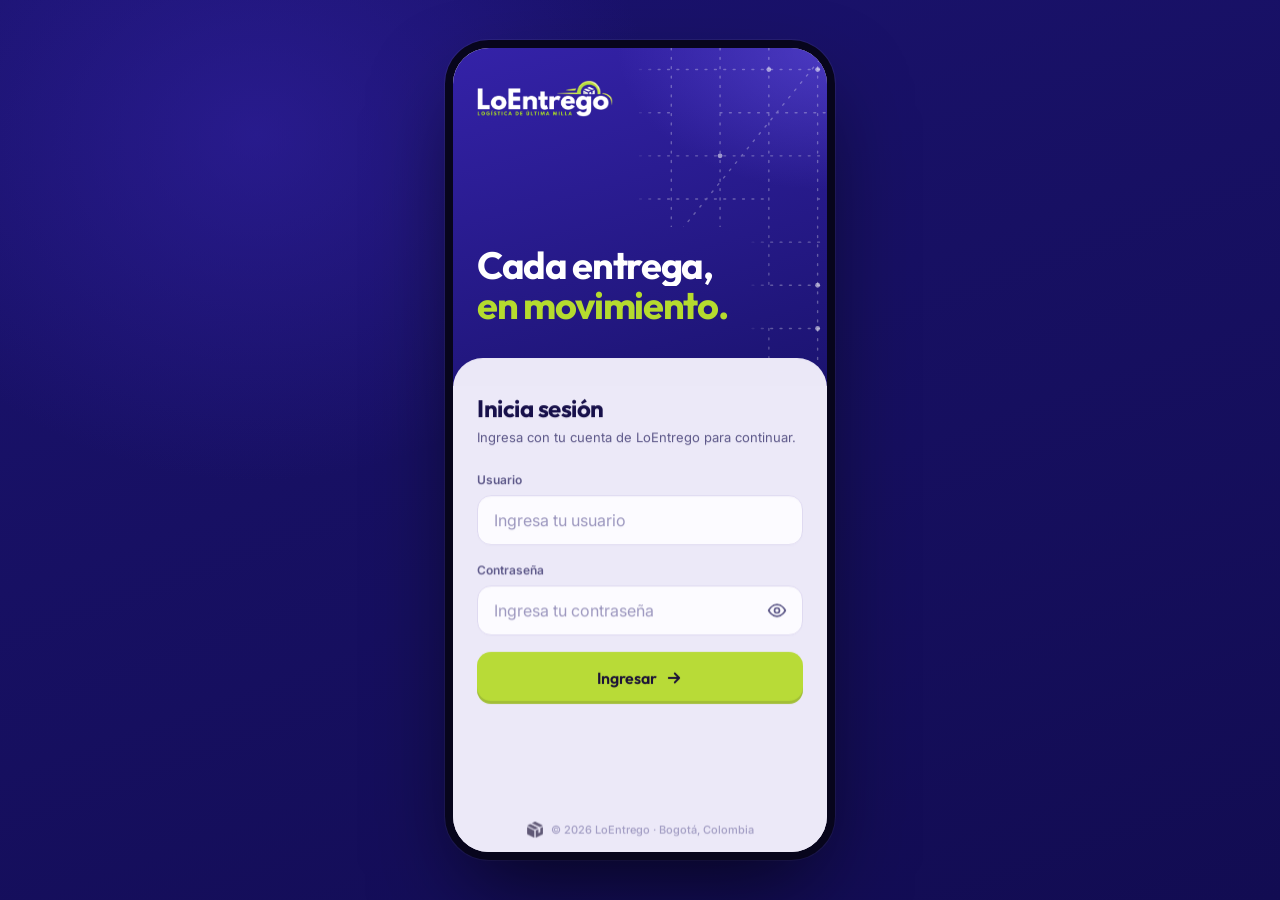
==== commit 9188c58e: "Login: ciudad más grande y con más movimiento, sin tocar el texto - Red de calles más densa y con 8 " ====
--- a/index.html
+++ b/index.html
@@ -8,8 +8,8 @@
 <link rel="preconnect" href="https://fonts.googleapis.com">
 <link rel="preconnect" href="https://fonts.gstatic.com" crossorigin>
 <link href="https://fonts.googleapis.com/css2?family=Outfit:wght@500;600;700;800&family=Inter:wght@400;500;600;700&display=swap" rel="stylesheet">
-<link rel="stylesheet" href="Styles/Styles-base.css?v=20261122p">
-<link rel="stylesheet" href="Styles/Styles-index.css?v=20261122p">
+<link rel="stylesheet" href="Styles/Styles-base.css?v=20261122q">
+<link rel="stylesheet" href="Styles/Styles-index.css?v=20261122q">
 <link rel="icon" href="img/icons/icon-192.png">
 <link rel="manifest" href="manifest.webmanifest">
 <link rel="apple-touch-icon" href="img/icons/apple-touch-icon.png">
@@ -17,7 +17,7 @@
 <meta name="apple-mobile-web-app-capable" content="yes">
 <meta name="apple-mobile-web-app-status-bar-style" content="black-translucent">
 <meta name="apple-mobile-web-app-title" content="LoEntrego">
-<script src="Scripts/Scripts-theme.js?v=20261122p"></script>
+<script src="Scripts/Scripts-theme.js?v=20261122q"></script>
 </head>
 <body>
 
@@ -26,16 +26,11 @@
   <!-- ============ ZONA DE MARCA ============ -->
   <section class="brand-zone login-hero" aria-labelledby="login-title">
     <svg class="city city-art" viewBox="0 0 400 360" preserveAspectRatio="xMaxYMin slice" aria-hidden="true">
-      <defs>
-        <radialGradient id="login-city-fade" gradientUnits="userSpaceOnUse" cx="352" cy="36" r="300">
-          <stop offset="0" stop-color="#fff"/><stop offset="0.3" stop-color="#fff"/><stop offset="0.62" stop-color="#fff" stop-opacity="0"/>
-        </radialGradient>
-        <mask id="login-city-mask" maskUnits="userSpaceOnUse"><rect width="400" height="360" fill="url(#login-city-fade)"/></mask>
-      </defs>
-      <g mask="url(#login-city-mask)">
-        <path class="c-street" d="M40 0V360 M120 0V360 M200 0V360 M280 0V360 M360 0V360 M0 36H400 M0 108H280 M360 108H400 M0 180H400 M0 252H400 M0 324H200 M280 324H400 M0 324 L200 180 L400 16"/>
-        <circle class="c-hub" cx="40" cy="36" r="4" style="--d:0.4s"/><circle class="c-node" cx="40" cy="252" r="2.6"/><circle class="c-node" cx="120" cy="252" r="2.6"/><circle class="c-node" cx="120" cy="324" r="2.6"/><circle class="c-node" cx="200" cy="108" r="2.6"/><circle class="c-node" cx="200" cy="180" r="2.6"/><circle class="c-node" cx="200" cy="252" r="2.6"/><circle class="c-node" cx="200" cy="324" r="2.6"/><circle class="c-node" cx="360" cy="252" r="2.6"/>
-        <path class="c-glow" pathLength="100" d="M0 36H200V252H400" style="--t:6.0s;--w:0.6s"/><path class="c-comet" pathLength="100" d="M0 36H200V252H400" style="--t:6.0s;--w:0.6s"/><path class="c-glow" pathLength="100" d="M360 360V252H40V0" style="--t:7.3s;--w:2.5s"/><path class="c-comet" pathLength="100" d="M360 360V252H40V0" style="--t:7.3s;--w:2.5s"/><path class="c-glow" pathLength="100" d="M0 324 L200 180 L400 16" style="--t:8.6s;--w:4.4s"/><path class="c-comet" pathLength="100" d="M0 324 L200 180 L400 16" style="--t:8.6s;--w:4.4s"/><path class="c-glow" pathLength="100" d="M360 360V108H280V0" style="--t:9.9s;--w:6.3s"/><path class="c-comet" pathLength="100" d="M360 360V108H280V0" style="--t:9.9s;--w:6.3s"/>
+      
+      <g>
+        <path class="c-street" d="M26 0V360 M78 0V360 M130 0V360 M182 0V360 M234 0V360 M286 0V360 M338 0V253 M338 299V360 M390 0V360 M0 23H400 M0 69H234 M286 69H400 M0 115H400 M0 161H338 M390 161H400 M0 207H400 M0 253H400 M0 299H400 M0 345H400 M0 345 L234 207 L400 3"/>
+        <circle class="c-node" cx="26" cy="207" r="2.6"/><circle class="c-node" cx="26" cy="253" r="2.6"/><circle class="c-hub" cx="78" cy="69" r="4" style="--d:2.4s"/><circle class="c-node" cx="78" cy="115" r="2.6"/><circle class="c-node" cx="78" cy="161" r="2.6"/><circle class="c-hub" cx="78" cy="207" r="4" style="--d:0.0s"/><circle class="c-node" cx="78" cy="253" r="2.6"/><circle class="c-node" cx="130" cy="115" r="2.6"/><circle class="c-node" cx="130" cy="161" r="2.6"/><circle class="c-node" cx="130" cy="299" r="2.6"/><circle class="c-node" cx="182" cy="23" r="2.6"/><circle class="c-node" cx="182" cy="69" r="2.6"/><circle class="c-hub" cx="182" cy="115" r="4" style="--d:0.3s"/><circle class="c-node" cx="182" cy="161" r="2.6"/><circle class="c-node" cx="182" cy="253" r="2.6"/><circle class="c-node" cx="182" cy="345" r="2.6"/><circle class="c-node" cx="234" cy="207" r="2.6"/><circle class="c-hub" cx="234" cy="299" r="4" style="--d:1.2s"/><circle class="c-node" cx="234" cy="345" r="2.6"/><circle class="c-node" cx="286" cy="115" r="2.6"/><circle class="c-node" cx="286" cy="207" r="2.6"/><circle class="c-node" cx="338" cy="23" r="2.6"/><circle class="c-node" cx="390" cy="23" r="2.6"/><circle class="c-node" cx="390" cy="253" r="2.6"/><circle class="c-node" cx="390" cy="299" r="2.6"/>
+        <path class="c-glow" pathLength="100" d="M0 69H26V115H400" style="--t:3.6s;--w:0.3s"/><path class="c-comet" pathLength="100" d="M0 69H26V115H400" style="--t:3.6s;--w:0.3s"/><path class="c-glow" pathLength="100" d="M390 360V115H26V0" style="--t:4.5s;--w:1.0s"/><path class="c-comet" pathLength="100" d="M390 360V115H26V0" style="--t:4.5s;--w:1.0s"/><path class="c-glow" pathLength="100" d="M0 345 L234 207 L400 3" style="--t:5.4s;--w:1.7s"/><path class="c-comet" pathLength="100" d="M0 345 L234 207 L400 3" style="--t:5.4s;--w:1.7s"/><path class="c-glow" pathLength="100" d="M234 360V161H78V0" style="--t:3.6s;--w:2.4s"/><path class="c-comet" pathLength="100" d="M234 360V161H78V0" style="--t:3.6s;--w:2.4s"/><path class="c-glow" pathLength="100" d="M0 69H78V115H400" style="--t:4.5s;--w:3.1s"/><path class="c-comet" pathLength="100" d="M0 69H78V115H400" style="--t:4.5s;--w:3.1s"/><path class="c-glow" pathLength="100" d="M26 360V253H286V0" style="--t:5.4s;--w:3.8s"/><path class="c-comet" pathLength="100" d="M26 360V253H286V0" style="--t:5.4s;--w:3.8s"/><path class="c-glow" pathLength="100" d="M0 253H390V69H400" style="--t:3.6s;--w:4.5s"/><path class="c-comet" pathLength="100" d="M0 253H390V69H400" style="--t:3.6s;--w:4.5s"/><path class="c-glow" pathLength="100" d="M130 360V299H338V0" style="--t:4.5s;--w:5.2s"/><path class="c-comet" pathLength="100" d="M130 360V299H338V0" style="--t:4.5s;--w:5.2s"/>
       </g>
     </svg>
 
@@ -88,12 +83,12 @@
 
 </main>
 
-<script src="Scripts/Scripts-index.js?v=20261122p"></script>
+<script src="Scripts/Scripts-index.js?v=20261122q"></script>
 <script src="libs/gsap/gsap.min.js"></script>
 <script src="libs/gsap/ScrollTrigger.min.js"></script>
 <script src="libs/gsap/SplitText.min.js"></script>
 <script src="libs/gsap/DrawSVGPlugin.min.js"></script>
-<script src="Scripts/Scripts-motion.js?v=20261122p"></script>
-<script src="Scripts/Scripts-pwa.js?v=20261122p"></script>
+<script src="Scripts/Scripts-motion.js?v=20261122q"></script>
+<script src="Scripts/Scripts-pwa.js?v=20261122q"></script>
 </body>
 </html>
--- a/Styles/Styles-base.css
+++ b/Styles/Styles-base.css
@@ -208,7 +208,26 @@
   .city .c-comet, .city .c-glow { animation: none; opacity: 0; }
   .city .c-hub { animation: none; }
 }
-.city-art { inset: 0; z-index: -1; width: 100%; height: 100%; --city-loops: 4; }
+.city-art {
+  inset: 0;
+  z-index: -1;
+  width: 100%;
+  height: 100%;
+  --city-loops: infinite;
+  --city-street: rgba(255, 255, 255, 0.3);
+  --city-node: rgba(255, 255, 255, 0.55);
+  /* Solo en la zona libre: a la derecha del título (--cx) y, arriba del
+     título (--ty), a la derecha del logo (--lx). Lo mide Scripts-index.js */
+  --cx: 72%; --lx: 46%; --ty: 22%;
+  -webkit-mask-image: linear-gradient(to right, transparent var(--cx), #000 calc(var(--cx) + 28px)), linear-gradient(to right, transparent var(--lx), #000 calc(var(--lx) + 28px));
+          mask-image: linear-gradient(to right, transparent var(--cx), #000 calc(var(--cx) + 28px)), linear-gradient(to right, transparent var(--lx), #000 calc(var(--lx) + 28px));
+  -webkit-mask-size: 100% 100%, 100% var(--ty);
+          mask-size: 100% 100%, 100% var(--ty);
+  -webkit-mask-repeat: no-repeat;
+          mask-repeat: no-repeat;
+}
+.city-art .c-comet { stroke-width: 2.5; }
+.city-art .c-glow { stroke-width: 8; opacity: 0.25; }
 
 /* ---------- Utilidades ---------- */
 .text-accent { color: var(--accent); }
--- a/Styles/Styles-index.css
+++ b/Styles/Styles-index.css
@@ -42,18 +42,6 @@
   margin-top: -28px;
   padding: var(--space-xl) var(--space-lg) var(--space-md);
   border-radius: var(--radius-xl) var(--radius-xl) 0 0;
-}
-.login-panel::before {
-  /* Pestaña lima: el "punto de entrega" de la ruta */
-  content: '';
-  position: absolute;
-  top: 12px;
-  left: 50%;
-  width: 36px;
-  height: 4px;
-  translate: -50% 0;
-  border-radius: 4px;
-  background: var(--accent);
 }
 
 .login-panel-head h2 {
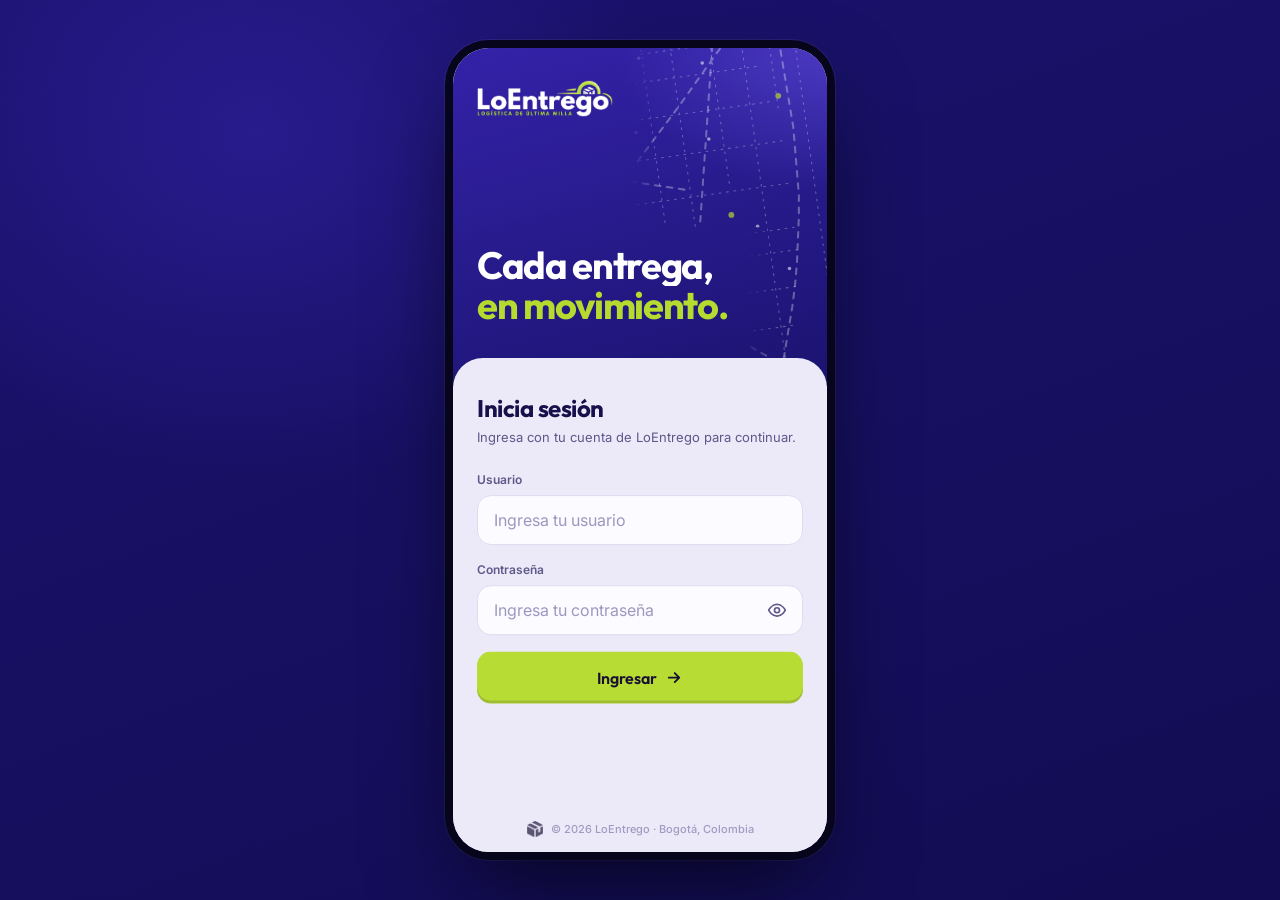
==== commit b49b4708: "Login: red de calles estilo Bogotá - Malla girada e irregular, barrios inclinados, avenidas diagonal" ====
--- a/index.html
+++ b/index.html
@@ -8,8 +8,8 @@
 <link rel="preconnect" href="https://fonts.googleapis.com">
 <link rel="preconnect" href="https://fonts.gstatic.com" crossorigin>
 <link href="https://fonts.googleapis.com/css2?family=Outfit:wght@500;600;700;800&family=Inter:wght@400;500;600;700&display=swap" rel="stylesheet">
-<link rel="stylesheet" href="Styles/Styles-base.css?v=20261122q">
-<link rel="stylesheet" href="Styles/Styles-index.css?v=20261122q">
+<link rel="stylesheet" href="Styles/Styles-base.css?v=20261122r">
+<link rel="stylesheet" href="Styles/Styles-index.css?v=20261122r">
 <link rel="icon" href="img/icons/icon-192.png">
 <link rel="manifest" href="manifest.webmanifest">
 <link rel="apple-touch-icon" href="img/icons/apple-touch-icon.png">
@@ -17,7 +17,7 @@
 <meta name="apple-mobile-web-app-capable" content="yes">
 <meta name="apple-mobile-web-app-status-bar-style" content="black-translucent">
 <meta name="apple-mobile-web-app-title" content="LoEntrego">
-<script src="Scripts/Scripts-theme.js?v=20261122q"></script>
+<script src="Scripts/Scripts-theme.js?v=20261122r"></script>
 </head>
 <body>
 
@@ -26,12 +26,10 @@
   <!-- ============ ZONA DE MARCA ============ -->
   <section class="brand-zone login-hero" aria-labelledby="login-title">
     <svg class="city city-art" viewBox="0 0 400 360" preserveAspectRatio="xMaxYMin slice" aria-hidden="true">
-      
-      <g>
-        <path class="c-street" d="M26 0V360 M78 0V360 M130 0V360 M182 0V360 M234 0V360 M286 0V360 M338 0V253 M338 299V360 M390 0V360 M0 23H400 M0 69H234 M286 69H400 M0 115H400 M0 161H338 M390 161H400 M0 207H400 M0 253H400 M0 299H400 M0 345H400 M0 345 L234 207 L400 3"/>
-        <circle class="c-node" cx="26" cy="207" r="2.6"/><circle class="c-node" cx="26" cy="253" r="2.6"/><circle class="c-hub" cx="78" cy="69" r="4" style="--d:2.4s"/><circle class="c-node" cx="78" cy="115" r="2.6"/><circle class="c-node" cx="78" cy="161" r="2.6"/><circle class="c-hub" cx="78" cy="207" r="4" style="--d:0.0s"/><circle class="c-node" cx="78" cy="253" r="2.6"/><circle class="c-node" cx="130" cy="115" r="2.6"/><circle class="c-node" cx="130" cy="161" r="2.6"/><circle class="c-node" cx="130" cy="299" r="2.6"/><circle class="c-node" cx="182" cy="23" r="2.6"/><circle class="c-node" cx="182" cy="69" r="2.6"/><circle class="c-hub" cx="182" cy="115" r="4" style="--d:0.3s"/><circle class="c-node" cx="182" cy="161" r="2.6"/><circle class="c-node" cx="182" cy="253" r="2.6"/><circle class="c-node" cx="182" cy="345" r="2.6"/><circle class="c-node" cx="234" cy="207" r="2.6"/><circle class="c-hub" cx="234" cy="299" r="4" style="--d:1.2s"/><circle class="c-node" cx="234" cy="345" r="2.6"/><circle class="c-node" cx="286" cy="115" r="2.6"/><circle class="c-node" cx="286" cy="207" r="2.6"/><circle class="c-node" cx="338" cy="23" r="2.6"/><circle class="c-node" cx="390" cy="23" r="2.6"/><circle class="c-node" cx="390" cy="253" r="2.6"/><circle class="c-node" cx="390" cy="299" r="2.6"/>
-        <path class="c-glow" pathLength="100" d="M0 69H26V115H400" style="--t:3.6s;--w:0.3s"/><path class="c-comet" pathLength="100" d="M0 69H26V115H400" style="--t:3.6s;--w:0.3s"/><path class="c-glow" pathLength="100" d="M390 360V115H26V0" style="--t:4.5s;--w:1.0s"/><path class="c-comet" pathLength="100" d="M390 360V115H26V0" style="--t:4.5s;--w:1.0s"/><path class="c-glow" pathLength="100" d="M0 345 L234 207 L400 3" style="--t:5.4s;--w:1.7s"/><path class="c-comet" pathLength="100" d="M0 345 L234 207 L400 3" style="--t:5.4s;--w:1.7s"/><path class="c-glow" pathLength="100" d="M234 360V161H78V0" style="--t:3.6s;--w:2.4s"/><path class="c-comet" pathLength="100" d="M234 360V161H78V0" style="--t:3.6s;--w:2.4s"/><path class="c-glow" pathLength="100" d="M0 69H78V115H400" style="--t:4.5s;--w:3.1s"/><path class="c-comet" pathLength="100" d="M0 69H78V115H400" style="--t:4.5s;--w:3.1s"/><path class="c-glow" pathLength="100" d="M26 360V253H286V0" style="--t:5.4s;--w:3.8s"/><path class="c-comet" pathLength="100" d="M26 360V253H286V0" style="--t:5.4s;--w:3.8s"/><path class="c-glow" pathLength="100" d="M0 253H390V69H400" style="--t:3.6s;--w:4.5s"/><path class="c-comet" pathLength="100" d="M0 253H390V69H400" style="--t:3.6s;--w:4.5s"/><path class="c-glow" pathLength="100" d="M130 360V299H338V0" style="--t:4.5s;--w:5.2s"/><path class="c-comet" pathLength="100" d="M130 360V299H338V0" style="--t:4.5s;--w:5.2s"/>
-      </g>
+      <path class="c-street" d="M-157 -61L-77 510 M-126 -65L-45 505 M-99 -69L-19 502 M-62 -74L19 496 M-33 -78L47 492 M-7 -82L73 489 M30 -87L110 483 M85 -95L165 476 M136 -102L216 469 M186 -109L266 462 M217 -113L297 457 M259 -119L296 146 M292 -124L372 447 M321 -128L348 64 M348 -132L428 439 M379 -136L459 434 M434 -144L514 427 M-157 -61L286 -123 M-151 -16L298 -79 M-144 28L312 -36 M43 29L320 -10 M-137 84L329 19 M-131 123L341 57 M-125 166L352 99 M-119 212L361 144 M-112 259L366 191 M-109 281L368 215 M-103 320L369 254 M-98 361L368 295 M36 378L367 332 M-89 422L366 358 M-84 456L365 393 M-81 479L365 416 M82 125L60 192 M95 130L73 197 M108 134L86 201 M121 138L99 205 M134 142L112 209 M147 147L125 214 M82 125L148 147 M76 142L143 164 M71 159L137 181 M65 176L132 198 M41 296L71 370 M53 292L82 366 M64 287L94 361 M75 283L105 357 M86 278L116 352 M97 274L127 348 M108 269L138 343 M41 296L112 268 M47 311L118 282 M53 325L124 297 M59 340L130 311 M65 354L136 326 M71 369L142 340 M95 297L81 364 M110 300L96 367 M125 303L111 370 M140 306L126 373 M155 310L141 377 M170 313L156 380 M185 316L171 383 M95 297L198 319 M91 316L194 338 M87 336L190 358 M83 355L186 377 M40 203L64 262 M53 198L77 256 M66 192L90 251 M79 187L102 246 M92 182L115 241 M104 177L128 236 M117 172L141 230 M130 166L154 225 M143 161L167 220 M40 203L145 161 M47 219L151 177 M54 236L158 194 M60 253L165 211"/>
+      <path class="c-avenue" d="M344 -36 L348 -12 L352 12 L356 36 L360 60 L364 84 L366 108 L368 132 L370 156 L370 180 L369 204 L368 228 L366 252 L363 276 L359 300 L355 324 L351 348 L347 372 M-40 378 L140 198 L240 65 L312 -36 M48 -36 C72 126, 32 252, 88 396 M264 198 L280 -36 M-20 288 Q160 223 340 331 M248 151 L-40 108"/>
+      <circle class="c-hub" cx="4" cy="16" r="3.1" style="--d:3.1s"/><circle class="c-hub" cx="145" cy="105" r="3.1" style="--d:3.9s"/><circle class="c-hub" cx="170" cy="75" r="3.1" style="--d:0.2s"/><circle class="c-hub" cx="67" cy="244" r="3.1" style="--d:0.2s"/><circle class="c-node" cx="196" cy="90" r="1.9"/><circle class="c-node" cx="49" cy="191" r="1.9"/><circle class="c-node" cx="164" cy="356" r="1.9"/><circle class="c-hub" cx="97" cy="148" r="3.1" style="--d:1.7s"/><circle class="c-node" cx="99" cy="320" r="1.9"/><circle class="c-node" cx="199" cy="11" r="1.9"/><circle class="c-node" cx="97" cy="75" r="1.9"/><circle class="c-hub" cx="348" cy="51" r="3.1" style="--d:3.7s"/><circle class="c-node" cx="226" cy="357" r="1.9"/><circle class="c-node" cx="360" cy="235" r="1.9"/><circle class="c-hub" cx="298" cy="178" r="3.1" style="--d:0.8s"/><circle class="c-node" cx="263" cy="288" r="1.9"/><circle class="c-node" cx="326" cy="190" r="1.9"/><circle class="c-node" cx="274" cy="97" r="1.9"/><circle class="c-node" cx="267" cy="16" r="1.9"/><circle class="c-node" cx="51" cy="349" r="1.9"/><circle class="c-node" cx="24" cy="60" r="1.9"/>
+      <path class="c-glow" pathLength="100" d="M344 -36 L348 -12 L352 12 L356 36 L360 60 L364 84 L366 108 L368 132 L370 156 L370 180 L369 204 L368 228 L366 252 L363 276 L359 300 L355 324 L351 348 L347 372" style="--t:4.0s;--w:0.2s"/><path class="c-comet" pathLength="100" d="M344 -36 L348 -12 L352 12 L356 36 L360 60 L364 84 L366 108 L368 132 L370 156 L370 180 L369 204 L368 228 L366 252 L363 276 L359 300 L355 324 L351 348 L347 372" style="--t:4.0s;--w:0.2s"/><path class="c-glow" pathLength="100" d="M-40 378 L140 198 L240 65 L312 -36" style="--t:5.1s;--w:0.9s"/><path class="c-comet" pathLength="100" d="M-40 378 L140 198 L240 65 L312 -36" style="--t:5.1s;--w:0.9s"/><path class="c-glow" pathLength="100" d="M48 -36 C72 126, 32 252, 88 396" style="--t:6.2s;--w:1.6s"/><path class="c-comet" pathLength="100" d="M48 -36 C72 126, 32 252, 88 396" style="--t:6.2s;--w:1.6s"/><path class="c-glow" pathLength="100" d="M264 198 L280 -36" style="--t:4.0s;--w:2.3s"/><path class="c-comet" pathLength="100" d="M264 198 L280 -36" style="--t:4.0s;--w:2.3s"/><path class="c-glow" pathLength="100" d="M-20 288 Q160 223 340 331" style="--t:5.1s;--w:3.0s"/><path class="c-comet" pathLength="100" d="M-20 288 Q160 223 340 331" style="--t:5.1s;--w:3.0s"/><path class="c-glow" pathLength="100" d="M248 151 L-40 108" style="--t:6.2s;--w:3.7s"/><path class="c-comet" pathLength="100" d="M248 151 L-40 108" style="--t:6.2s;--w:3.7s"/><path class="c-glow" pathLength="100" d="M344 -36 L348 -12 L352 12 L356 36 L360 60 L364 84 L366 108 L368 132 L370 156 L370 180 L369 204 L368 228 L366 252 L363 276 L359 300 L355 324 L351 348 L347 372" style="--t:4.0s;--w:4.4s"/><path class="c-comet" pathLength="100" d="M344 -36 L348 -12 L352 12 L356 36 L360 60 L364 84 L366 108 L368 132 L370 156 L370 180 L369 204 L368 228 L366 252 L363 276 L359 300 L355 324 L351 348 L347 372" style="--t:4.0s;--w:4.4s"/><path class="c-glow" pathLength="100" d="M-40 378 L140 198 L240 65 L312 -36" style="--t:5.1s;--w:5.1s"/><path class="c-comet" pathLength="100" d="M-40 378 L140 198 L240 65 L312 -36" style="--t:5.1s;--w:5.1s"/>
     </svg>
 
     <img class="login-logo" src="img/LoEntrego2026-wordmark.png" alt="LoEntrego — Logística de última milla" width="1383" height="374">
@@ -83,12 +81,12 @@
 
 </main>
 
-<script src="Scripts/Scripts-index.js?v=20261122q"></script>
+<script src="Scripts/Scripts-index.js?v=20261122r"></script>
 <script src="libs/gsap/gsap.min.js"></script>
 <script src="libs/gsap/ScrollTrigger.min.js"></script>
 <script src="libs/gsap/SplitText.min.js"></script>
 <script src="libs/gsap/DrawSVGPlugin.min.js"></script>
-<script src="Scripts/Scripts-motion.js?v=20261122q"></script>
-<script src="Scripts/Scripts-pwa.js?v=20261122q"></script>
+<script src="Scripts/Scripts-motion.js?v=20261122r"></script>
+<script src="Scripts/Scripts-pwa.js?v=20261122r"></script>
 </body>
 </html>
--- a/Styles/Styles-base.css
+++ b/Styles/Styles-base.css
@@ -189,7 +189,8 @@
    Calles discontinuas, nodos en los cruces y cometas lima que recorren
    distintas rutas. Sutil y solo con transform/opacity/trazo. */
 .city { position: absolute; pointer-events: none; }
-.city .c-street { fill: none; stroke: var(--city-street, rgba(255, 255, 255, 0.16)); stroke-width: 1.5; stroke-dasharray: 2 8; stroke-linecap: round; }
+.city .c-street { fill: none; stroke: var(--city-street, rgba(255, 255, 255, 0.16)); stroke-width: 1.1; stroke-dasharray: 2 6; stroke-linecap: round; }
+.city .c-avenue { fill: none; stroke: var(--city-avenue, rgba(255, 255, 255, 0.32)); stroke-width: 2.2; stroke-dasharray: 6 7; stroke-linecap: round; }
 .city .c-node { fill: var(--city-node, rgba(255, 255, 255, 0.3)); }
 .city .c-hub { fill: var(--city-hub, #B5DB2E); opacity: 0.7; transform-box: fill-box; transform-origin: center; animation: c-hub 4s ease-in-out var(--d, 0s) infinite; }
 .city .c-comet, .city .c-glow {
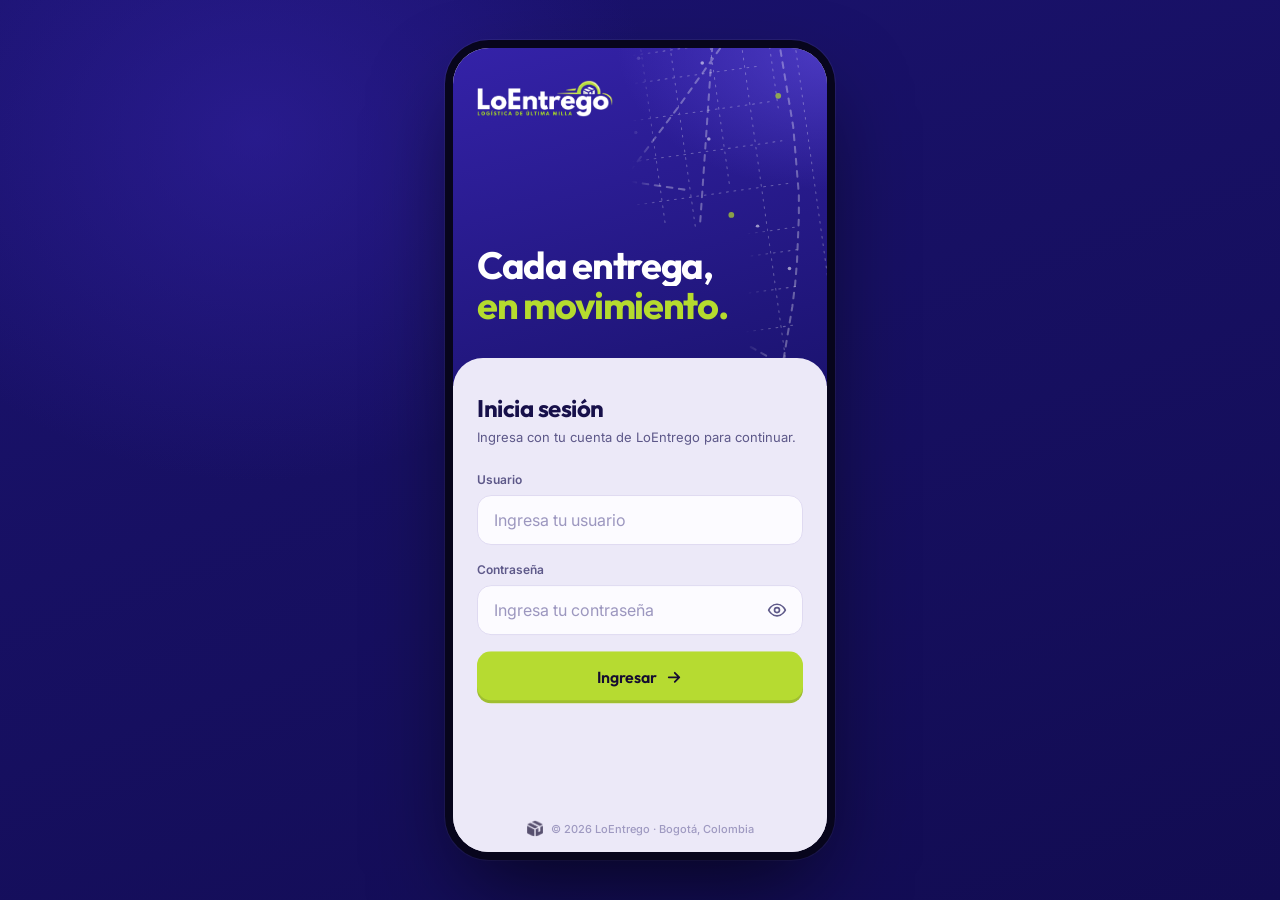
==== commit 34d940a1: "Inicio de sesión: en el celular la franja azul usa el alto de pantalla, igual que en el marco de esc" ====
--- a/index.html
+++ b/index.html
@@ -9,7 +9,7 @@
 <link rel="preconnect" href="https://fonts.gstatic.com" crossorigin>
 <link href="https://fonts.googleapis.com/css2?family=Outfit:wght@500;600;700;800&family=Inter:wght@400;500;600;700&display=swap" rel="stylesheet">
 <link rel="stylesheet" href="Styles/Styles-base.css?v=20261122r">
-<link rel="stylesheet" href="Styles/Styles-index.css?v=20261122r">
+<link rel="stylesheet" href="Styles/Styles-index.css?v=20261123a">
 <link rel="icon" href="img/icons/icon-192.png">
 <link rel="manifest" href="manifest.webmanifest">
 <link rel="apple-touch-icon" href="img/icons/apple-touch-icon.png">
--- a/Styles/Styles-index.css
+++ b/Styles/Styles-index.css
@@ -111,6 +111,12 @@
   padding-right: max(var(--space-lg), calc((100% - 440px) / 2));
 }
 
+/* En el celular el contenedor no tiene alto fijo y el 42 % no aplica: se usa el alto de la pantalla,
+   así la franja azul queda con la misma proporción que en el marco de escritorio */
+@media not ((min-width: 560px) and (min-height: 700px)) {
+  .login-hero { min-height: min(42dvh, calc(100dvh - 400px)); }
+}
+
 /* Pantallas muy bajitas (celular horizontal): franja más compacta */
 @media (max-height: 520px) {
   .login-hero { min-height: 0; gap: var(--space-md); padding-top: var(--space-lg); }
